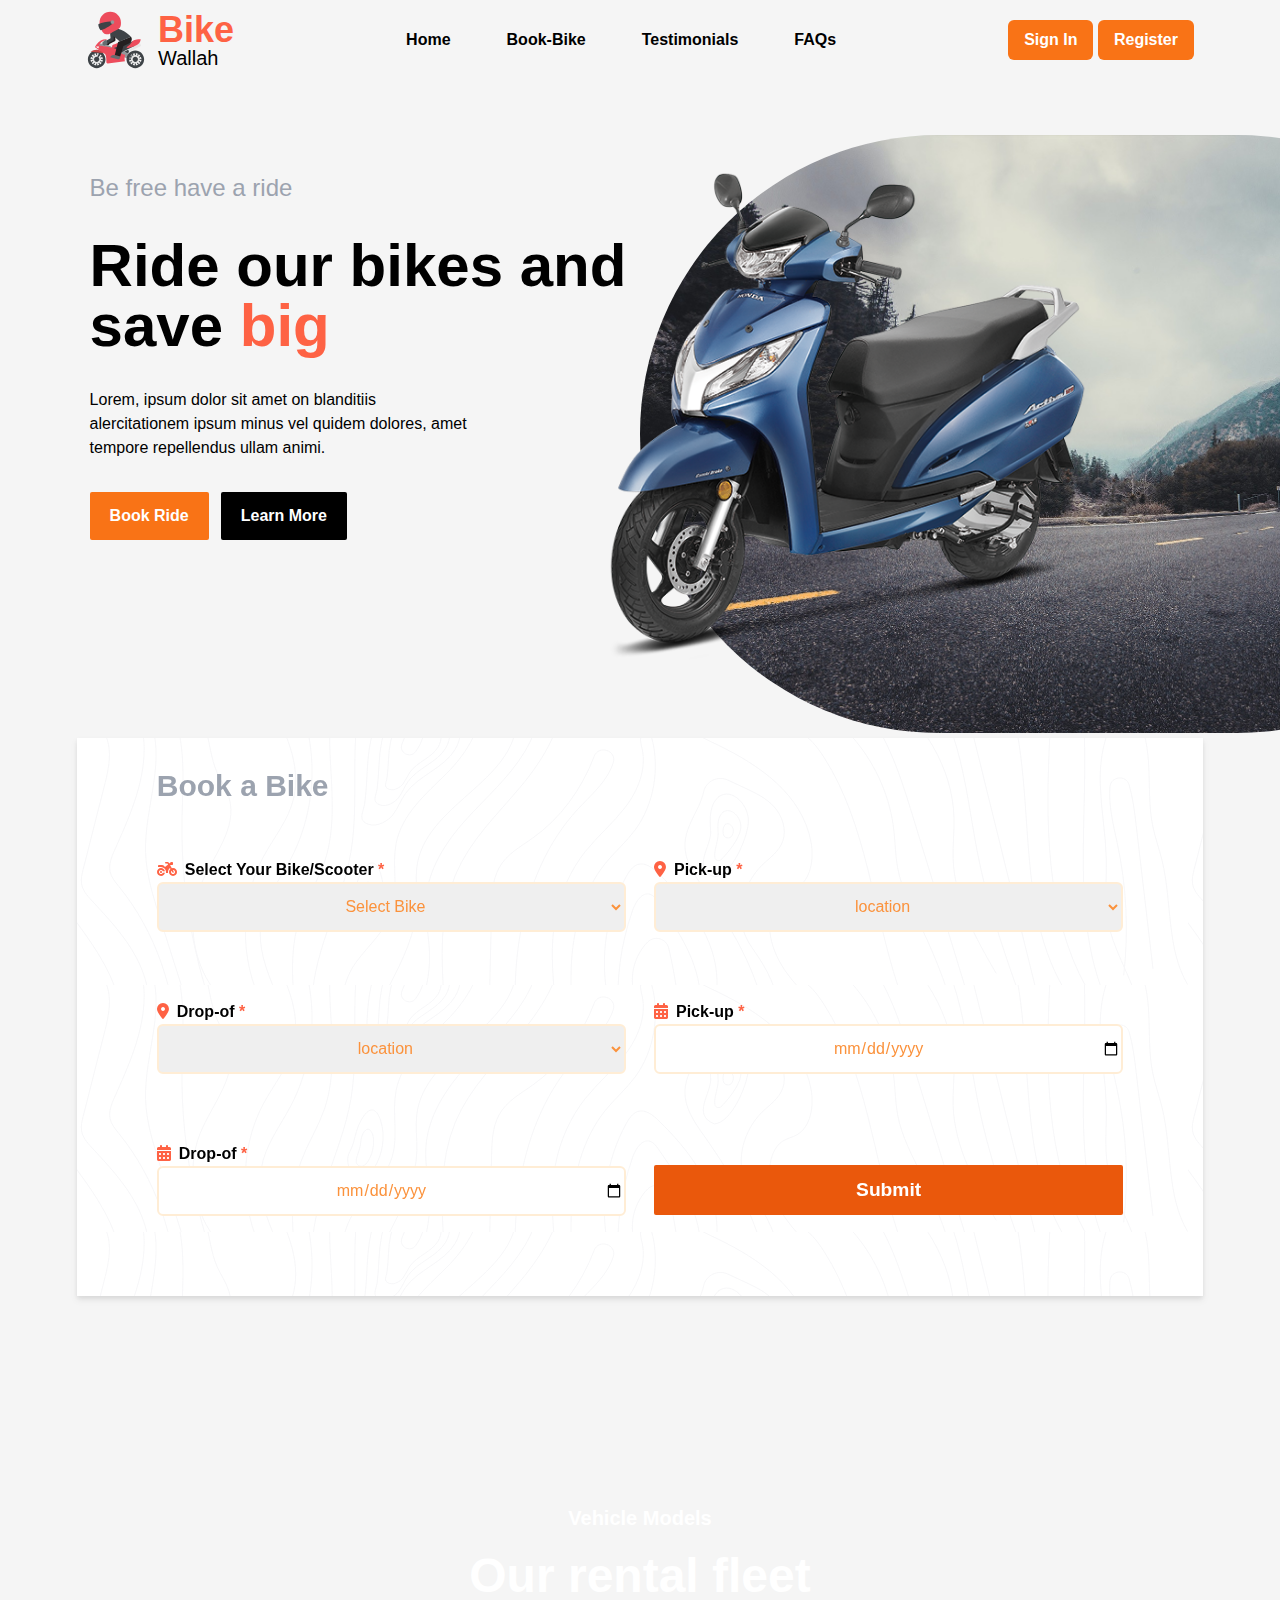
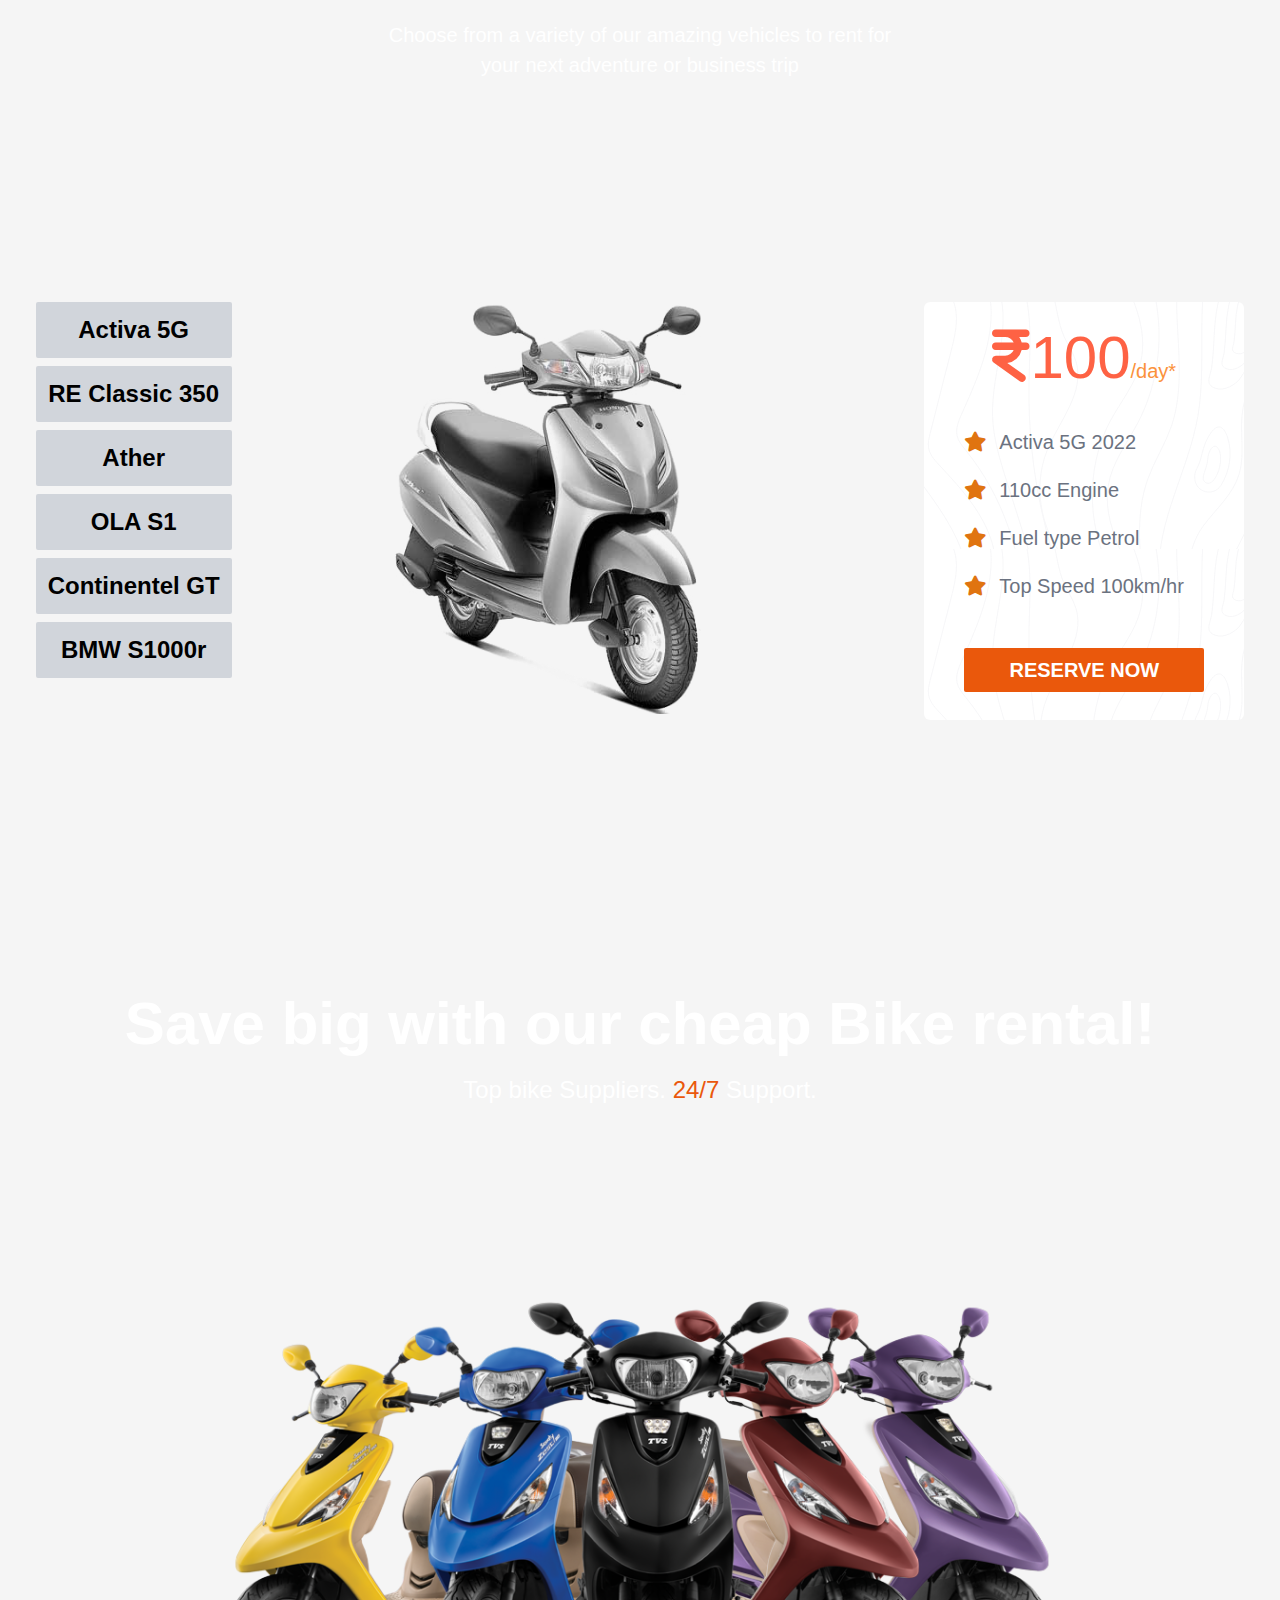
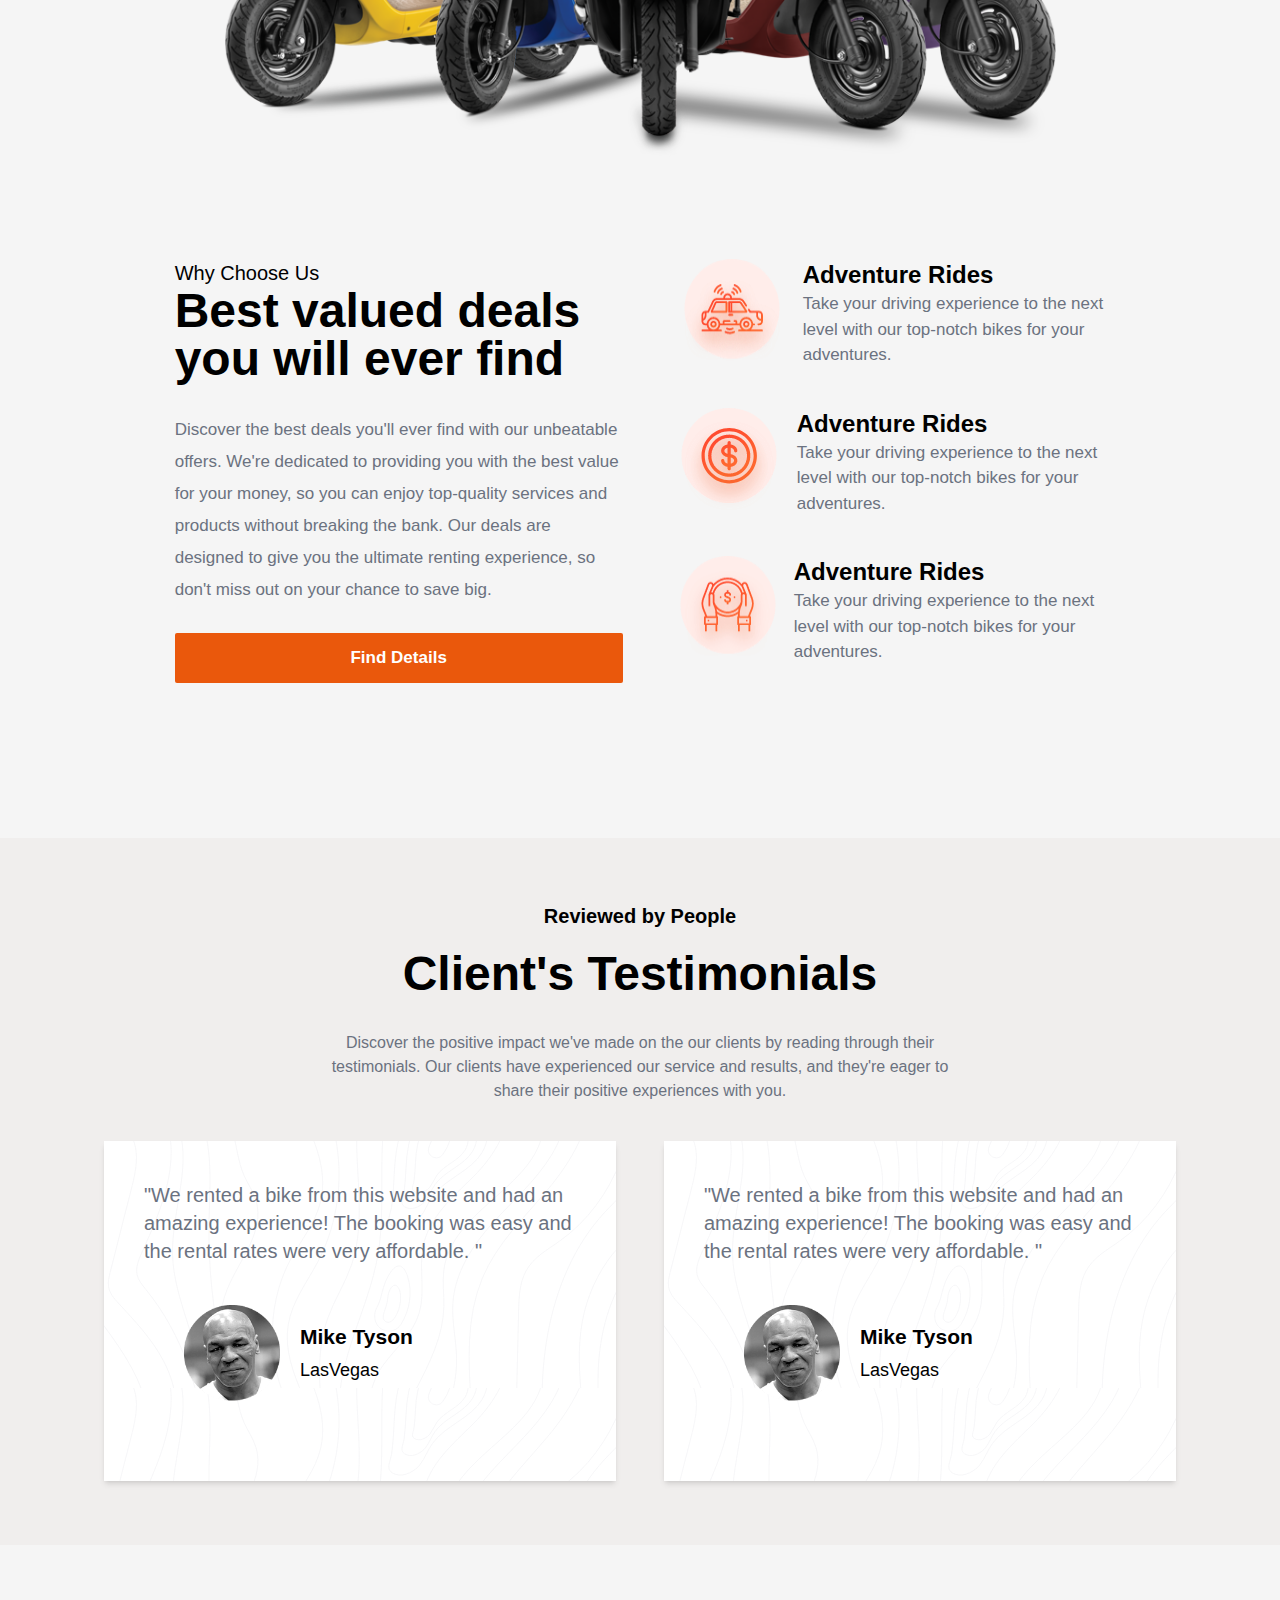
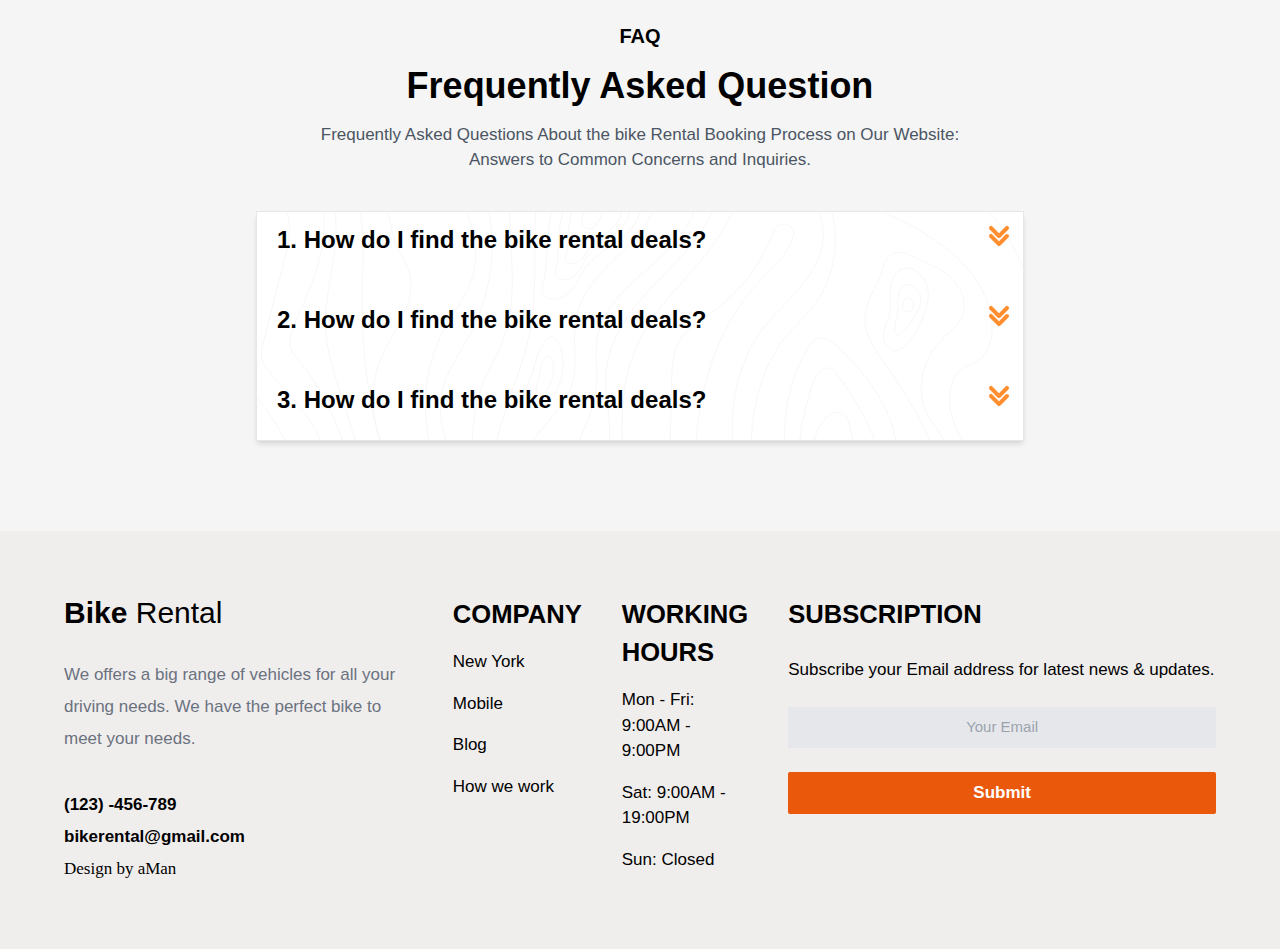
==== index.html @ 5448e7d3 "Navbar fixed." ====
<!DOCTYPE html>
<html class="scroll-smooth" lang="en">

<head>
  <meta charset="UTF-8">
  <meta http-equiv="X-UA-Compatible" content="IE=edge">
  <meta name="viewport" content="width=device-width, initial-scale=1.0">
  <title>BikeWallah</title>
  <link rel="stylesheet" href="./output.css">
  <link rel="stylesheet" href="styles.css">
  <link rel="stylesheet" href="https://cdnjs.cloudflare.com/ajax/libs/font-awesome/6.4.0/css/all.min.css" />

</head>

<body>
  <section id="home" class="font-mullish">

    <!-- navBar -->
    <div class="flex md:flex-row  flex-col justify-around mt-[10px] items-start md:items-center ">
      <!-- logo-section  -->
      <div class="flex">
        <img class="hover:-translate-x-10 transition-all duration-500 " src="./images/racing-motorcycle.svg"
        height="60px" width="60px">
        <h3 class="  pl-3 hover:scale-125 transition-all duration-500 leading-4 text-xl"><span
          class="font-extrabold text-normalOran text-4xl">Bike</span><br> Wallah</h3>
       <div class="md:hidden">    <i onclick="toggleHandler(this)" class="fa-solid fa-bars fa-xl text-orange-500 absolute top-[30px] right-[30px]"></i></div>
          </div>
          <!-- nav-options  -->
          <div class="md:mt-0  mt-[50px] navBarOptions hidden md:block">
            <ul class="flex md:flex-row flex-col w-screen md:w-full  items-center gap-7 md:gap-14 font-bold ">
          <div class="relative transition-all duration-300 hover:text-orange-400 group">
            <a href="#home">Home</a>
            <div
              class="w-full absolute transition-all duration-300 -bottom-4 hidden group-hover:block h-1 group-hover:bg-orange-400">
            </div>
          </div>
          <!-- <div class="relative transition-all duration-300 hover:text-orange-400 group">
            <a href="#vehicleModels">Vehicle-Models</a>
            <div
              class="w-full absolute transition-all duration-300 -bottom-4 hidden group-hover:block h-1 group-hover:bg-orange-400">
            </div>
          </div> -->
          <div class="relative transition-all duration-300 hover:text-orange-400 group">
            <a href="#bookBike">Book-Bike</a>
            <div
              class="w-full absolute -bottom-4 transition-all duration-300 hidden group-hover:block h-1 group-hover:bg-orange-400">
            </div>
          </div>
          <div class="relative transition-all duration-300 hover:text-orange-400 group">
            <a href="#testimonial">Testimonials</a>
            <div
            class="w-full absolute -bottom-4 transition-all duration-300 hidden group-hover:block h-1 group-hover:bg-orange-400">
          </div>
        </div>
        <div class="relative transition-all duration-300 hover:text-orange-400 group">
          <a href="#faq">FAQs</a>
          <div
            class="w-full absolute -bottom-4 transition-all duration-300 hidden group-hover:block h-1 group-hover:bg-orange-400">
          </div>
        </div>
        </ul>
      </div>
      <!-- button for signin -->
      <div class="navBarButtons hidden md:block flex gap-5 md:flex-row items-center justify-center md:w-fit w-full flex-col md:mt-0 mt-[20px]">
        <button
        class="  bg-orange-500 text-white font-extrabold px-4 py-2 rounded-md hover:bg-orange-600 transition-all duration-300">
        Sign In
      </button>
        <button
          class="  bg-orange-500 text-white font-extrabold px-4 py-2 rounded-md hover:bg-orange-600 transition-all duration-300">
          Register
        </button>
      </div>

    </div>


    </div>
    <!------------------------------------ hero-Section  -------------------------------------->
    <div class="flex mx-auto pt-[10%] pl-[7%] md:mt-[-2%] mt-[8%] hero-main sm:mb-[0] mb-[15%] ">
      <!-- left-side  -->
      <div class="space-y-8 hero-content ">
        <h2 class="text-2xl text-gray-400 hero-openingText ">Be free have a ride</h2>
        <div class="w-2/3 sm:w-[90%]">
          <h3 class="font-extrabold w-[80%] text-5xl hero-title md:text-6xl">Ride our bikes and save <span
              class="text-normalOran"> big</span></h3>
        </div>
        <p class="md:w-1/2  sm:w-[80%] hero-para w-[60%] ">Lorem, ipsum dolor sit amet on blanditiis alercitationem ipsum minus
          vel quidem dolores, amet
          tempore repellendus ullam animi.</p>
        <!-- buttons -->
        <div class="space-x-3 flex hero-buttons">
          <button
            class="bg-orange-500 text-white font-extrabold px-5 py-3 rounded-sm hover:bg-orange-600 transition-all duration-300">
            <a href="#bookBike">Book Ride</a>
          </button>
          <button
            class="bg-black text-white font-extrabold px-5 py-3 rounded-sm hover:bg-white hover:text-normalOran transition-all duration-300">
            Learn More
          </button>
        </div>
      </div>
      <!-- right-side  -->
      <div class="">
        <!-- bike image foreground -->
        <div class="w-[110%] bike-image mx-auto"> <img width="100%" class=" -mx-[50%]  " src="./images/base-image.png"
            > </div>
        <!-- background image  -->
        <div class="overflow-hidden"> <img
            class="absolute  top-[15%] background-image -right-[20%] -z-10 w-[70%] rounded-full"
            src="./images/image-1.jpg"></div>
      </div>


    </div>

    <!-- book-a-Bike  -->

      <div id="bookBike"
      class=" drop-shadow-md grid grid-cols-1 md:grid-cols-2 transition-all duration-300 hover:drop-shadow-2xl book-a-bike gap-7 space-y-10 p-20 m-[6%] border- border-black">
      <h3 class="text-3xl text-gray-400 font-semibold  absolute top-[30px] left-[80px] ">Book a Bike</h3>
        <div class="mt-[12%]">
          <h4 class="font-mullish font-semibold text-[16px]">
            <i class="fa fa-duotone mr-2 fa-motorcycle text-normalOran">
            </i>Select Your Bike/Scooter <span class="font-bold text-normalOran">*</span>
          </h4>
          <select class="w-[100%] border-2 rounded-md border-orange-100 h-[50px] text-center text-orange-400">
            <option>Select Bike</option>
            <option>Activa 5G</option>
            <option>OLA S1</option>
            <option>Royal Enfield Bullet</option>
            <option>Bajaj Pulsar 150</option>
            <option>BMW S1000rr</option>
          </select>
        </div>

        <!-- box2 -->
        <div>
          <h4 class="font-mullish font-semibold text-[16px]">
            <i class="fa-solid mr-2 text-normalOran fa-location-dot"></i>Pick-up <span
              class="font-bold text-normalOran">*</span>
          </h4>
          <select class="w-[100%] h-[50px]  border-2 rounded-md border-orange-100 text-center text-orange-400">
            <option>location</option>
            <option>Bhavarkua</option>
            <option>Bholaram</option>
            <option>Palasia</option>
            <option>Vijaynagar</option>
          </select>
        </div>
        <!-- box3 -->
        <div>
          <h4 class="font-mullish font-semibold text-[16px]">
            <i class="fa-solid mr-2 text-normalOran fa-location-dot"></i>Drop-of <span
              class="font-bold text-normalOran">*</span>
          </h4>
          <select class="w-[100%]  border-2 rounded-md border-orange-100 h-[50px] text-center text-orange-400">
            <option>location</option>
            <option>Bhavarkua</option>
            <option>Bholaram</option>
            <option>Palasia</option>
            <option>Vijaynagar</option>
          </select>
        </div>
        <!-- box4 -->
        <div>
          <h4 class="font-mullish font-semibold text-[16px]">
            <i class="fa-solid text-normalOran mr-2 fa-calendar-days"></i>Pick-up <span
              class="font-bold text-normalOran">*</span>
          </h4>
          <input type="date"
          max="2023-12-31"
          min="2023-06-01"
            class="w-[100%]  border-2 rounded-md border-orange-100 h-[50px] text-center text-orange-400">
        </div>
        <!-- box5 -->
        <div>
          <h4 class="font-mullish font-semibold text-[16px]">
            <i class="fa-solid text-normalOran mr-2 fa-calendar-days"></i>Drop-of <span
              class="font-bold text-normalOran">*</span>
          </h4>
          <input type="date"
          max="2023-12-31"
          min="2023-06-01"
            class="w-[100%] h-[50px]  border-2 rounded-md border-orange-100 text-center text-orange-400">
        </div>
        <!-- box6 -->
        <div> <button
            class="bg-orange-600  w-[100%]  h-[50px] mt-[5%] font-bold text-[1.2rem] text-white rounded-sm hover:bg-normalOran transition-all duration-300">
            Submit
          </button>
        </div>

      </div>







    <!--------------------------------------- Vechicle-Models  ------------------------------------>
    <div class="my-[10%]">
      <!-- top title and para  -->
      <div class="bg1 bg  ">
        <div id="vehicleModels" class="flex text-white flex-col gap-5 pt-20 text-center">
          <h4 class="text-xl parallex-heading font-extrabold">Vehicle Models</h4>
          <h5 class="text-5xl font-extrabold">Our rental fleet</h5>
          <p class="text-[20px] parallex-subHeading mx-[30%]">Choose from a variety of our amazing vehicles to rent for
            your next adventure
            or business trip</p>
        </div>
      </div>
      <!--bottom part-->
      <div class="flex justify-around flex-wrap  py-[10%]">
        <!--Bike table selection-->
        <div class="flex font-thin text-2xl gap-2 display-BikeModel flex-col">

          <button
            class="bg-gray-300 Activa5G BikeM font-bold rounded-sm hover:text-white transition-all duration-200 hover:font-extrabold hover:bg-normalOran px-3 py-3 w-full">
            Activa 5G
          </button>
          <button
            class="bg-gray-300 Activa5G BikeM font-bold rounded-sm hover:text-white transition-all duration-200 hover:font-extrabold hover:bg-normalOran px-3 py-3 w-full">
            RE Classic 350
          </button>
          <button
            class="bg-gray-300 Activa5G BikeM font-bold rounded-sm hover:text-white transition-all duration-200 hover:font-extrabold hover:bg-normalOran px-3 py-3 w-full">
            Ather
          </button>
          <button
            class="bg-gray-300 Activa5G BikeM font-bold rounded-sm hover:text-white transition-all duration-200 hover:font-extrabold hover:bg-normalOran px-3 py-3 w-full">
            OLA S1
          </button>

          <button
            class="bg-gray-300 Activa5G BikeM font-bold rounded-sm hover:text-white transition-all duration-200 hover:font-extrabold hover:bg-normalOran px-3 py-3 w-full">
            Continentel GT
          </button>
          <button
            class="bg-gray-300 Activa5G BikeM font-bold rounded-sm hover:text-white transition-all duration-200 hover:font-extrabold hover:bg-normalOran px-3 py-3 w-full">
            BMW S1000r
          </button>


        </div>
        <!--Image of selected Bike-->
        <div class="md:m-0 my-[10%]">
          <img width="550px" class="relative myImg hover:scale-[105%] transition-all duration-500 "
            src="./images/Activa5G.png">
        </div>
        <!--Price of Bike-->
        <div
          class=" bg-white rounded-md bike-price hover:drop-shadow-xl transition-all duration-300 hover:scale-105 content gap-10 pt-6 w-80 flex flex-col">
          <div class="text-6xl text-center text-normalOran"><i class="fa-solid fa-indian-rupee-sign"></i><span
              class="bikePrice">100</span><span class=" text-xl text-orange-400">/day*</span></div>
          <div class=" text-xl text-gray-500 flex flex-col gap-5 px-10">
            <span><i class="fa-solid fa-star fa-beat" style="color: #e07410;"></i><span class="bikeName ml-3">Activa 5G
                2022</span></span>
            <span><i class="fa-solid fa-star fa-beat" style="color: #e07410;"></i><span class="bikeEngine ml-3">110cc
                Engine</span></span>
            <span><i class="fa-solid fa-star fa-beat" style="color: #e07410;"></i><span class="bikeFuelType ml-3">Fuel
                type Petrol</span></span>
            <span><i class="fa-solid fa-star fa-beat" style="color: #e07410;"></i><span class="bikeTopSpeed ml-3">Top
                Speed 100km/hr</span></span>
            <button
              class="bg-orange-600 my-7 text-white font-bold px-6 py-2 rounded-sm hover:bg-normalOran transition-all duration-300">
              <a href="#bookBike">RESERVE NOW</a>
            </button>
          </div>



        </div>
      </div>
      <!--Description Section-->
      <div>
        <div class="bg bg2 flex flex-col gap-5 mt-[2%] py-10 text-white  text-center ">
          <h5 class="text-6xl parallex-heading pt-20 font-bold">Save big with our cheap Bike rental!</h5>
          <h6 class="text-2xl ">Top bike Suppliers. <span class="text-orange-600"> 24/7 </span>Support.</h6>
        </div>
        <!-- middle image  -->
        <img class="mx-auto mt-[6%]" width="65%" src="images/group-bike.png">

        <!-- bottom part of Description section  -->
        <div class="flex mt-[8%] justify-center flex-wrap descriptionPart gap-x-14">
          <!-- left part -->
          <div class="w-[35%] flex descriptionPart1 flex-col">
            <h6 class="text-xl">Why Choose Us</h6>
            <h3 class="text-5xl font-extrabold">Best valued deals you will ever find</h3>
            <p class="pt-[7%] text-gray-500 leading-8 text-[17px]">Discover the best deals you'll ever find with our
              unbeatable offers. We're dedicated to providing you
              with the best value for your money, so you can enjoy top-quality services and products without breaking
              the bank. Our deals are designed to give you the ultimate renting experience, so don't miss out on your
              chance to save big.</p>
            <button
              class="bg-orange-600 text-white text-[17px] font-extrabold  my-[6%] py-3 rounded-sm hover:bg-orange-700 transition-all duration-300">
              <a href="#home">Find Details</a>
            </button>

          </div>


          <!-- right part -->
          <div class="w-1/3 flex descriptionPart2 flex-col gap-10">

            <!-- row 1 -->
            <div class="flex descriptionCard">
              <img width="50%" src="images/taxi emoji.png">
              <div class="pl-[4%]">
                <h5 class="text-2xl font-bold">Adventure Rides</h5>
                <p class=" text-gray-500 text-[17px]">Take your driving experience to the next level with our top-notch
                  bikes for your adventures.</p>
              </div>
            </div>
            <!-- row 2 -->
            <div class="flex descriptionCard">
              <img width="50%" src="images/coin-emoji.png">
              <div class="pl-[4%]">
                <h5 class="text-2xl font-bold">Adventure Rides</h5>
                <p class=" text-gray-500 text-[17px]">Take your driving experience to the next level with our top-notch
                  bikes for your adventures.</p>
              </div>
            </div>
            <!-- row 3 -->
            <div class="flex descriptionCard">
              <img width="50%" src="images/coin2.png">
              <div class="pl-[4%]">
                <h5 class="text-2xl font-bold">Adventure Rides</h5>
                <p class=" text-gray-500 text-[17px]">Take your driving experience to the next level with our top-notch
                  bikes for your adventures.</p>
              </div>
            </div>
          </div>
        </div>
      </div>
    </div>

    <!-- testimonial section  -->
    <div id="testimonial" class="bg-[#F0EEED] py-[5%]">
      <!-- upper-part -->
      <div class="flex flex-col text-center gap-5">
        <h4 class="text-xl font-bold">Reviewed by People</h4>
        <h2 class="text-5xl parallex-heading font-bold">Client's Testimonials</h2>
        <p class="w-1/2 mx-auto pt-[1%] text-gray-500 text-[16px]">Discover the positive impact we've made on the our
          clients by reading through their testimonials. Our clients have experienced our service and results, and
          they're eager to share their positive experiences with you.</p>
      </div>
      <!-- lower-part  -->
      <div class="flex justify-center testimonial-card mt-[3%] gap-x-12">
        <div
          class="w-[40%] cardTestimonial shadow-md book-a-bike p-10 hover:drop-shadow-lg transition-all duration-200 group ">
          <p class="text-xl  text-gray-500 group-hover:text-gray-800 ransition-all duration-200">"We rented a bike from
            this website and had an amazing experience! The booking was easy and the rental rates
            were very affordable. "</p>
          <div class="flex p-10 gap-x-5">
            <img class=" w-24" src="images/mikeTyson.png">
            <span class=" my-auto font-extrabold text-[21px]">Mike Tyson <br><span
                class="text-[18px] font-normal">LasVegas</span></span>
          </div>
        </div>
        <div
          class="w-[40%] cardTestimonial book-a-bike shadow-md p-10 hover:drop-shadow-lg transition-all duration-200 group ">
          <p class="text-xl  text-gray-500 group-hover:text-gray-800 ransition-all duration-200">"We rented a bike from
            this website and had an amazing experience! The booking was easy and the rental rates
            were very affordable. "</p>
          <div class="flex p-10 gap-x-5">
            <img class=" w-24" src="images/mikeTyson.png">
            <span class=" my-auto font-extrabold text-[21px]">Mike Tyson <br><span
                class="text-[18px] font-normal">LasVegas</span></span>
          </div>
        </div>
      </div>
    </div>

    <!-- FAQ Section -->

    <!-- top heading part -->

    <section id="faq" class="faq-section flex flex-col mt-[6%]">
      <div class="flex flex-col faq-content text-center w-1/2 mx-auto space-y-4">
        <h6 class="text-xl font-bold">FAQ</h6>
        <h3 class="text-4xl font-bold">Frequently Asked Question</h3>
        <p class="text-gray-600 faq-content text-[17px]">Frequently Asked Questions About the bike Rental Booking Process
          on Our Website: Answers to Common Concerns and Inquiries.</p>
      </div>

      <!-- faq main part -->
      <div
        class="FAQ-Sectionn flex flex-col w-[60%] content mx-auto mt-[3%] space-y-3   shadow-md transition-all border-[1px]">
        <div class="faqs max-w-full ">
          <div class="question flex justify-between">
            <h3 class="text-2xl font-bold py-3 px-5">1. How do I find the bike rental deals?</h3>
            <div class="w-12"> <svg xmlns="http://www.w3.org/2000/svg" viewBox="0 0 24 24">
                <g data-name="Double down">
                  <path
                    d="M12 17a1 1 0 0 1-.707-.293l-4-4a1 1 0 1 1 1.414-1.414L12 14.586l3.293-3.293a1 1 0 0 1 1.414 1.414l-4 4A1 1 0 0 1 12 17z"
                    style="fill:#ff8e31" />
                  <path
                    d="M12 13a1 1 0 0 1-.707-.293l-4-4a1 1 0 1 1 1.414-1.414L12 10.586l3.293-3.293a1 1 0 1 1 1.414 1.414l-4 4A1 1 0 0 1 12 13z"
                    style="fill:#ff8e31" />
                </g>
              </svg>
              </g>
              </svg>
            </div>
          </div>
          <div
            class="answer font-light text-gray-600 text-[20px] max-h-0 overflow-hidden transition-all duration-[.4s] ease-linear px-5 mt-3 ">
            You can find bike rental deals by researching online and comparing prices from different rental companies.
            Websites such as Expedia, Kayak,
            and Travelocity allow you to compare prices and view available rental options. It is also recommended to
            sign up for email newsletters
          </div>

        </div>

        <div class="faqs max-w-full ">
          <div class="question flex justify-between">
            <h3 class="text-2xl font-bold py-3 px-5">2. How do I find the bike rental deals?</h3>
            <div class="w-12"> <svg xmlns="http://www.w3.org/2000/svg" viewBox="0 0 24 24">
                <g data-name="Double down">
                  <path
                    d="M12 17a1 1 0 0 1-.707-.293l-4-4a1 1 0 1 1 1.414-1.414L12 14.586l3.293-3.293a1 1 0 0 1 1.414 1.414l-4 4A1 1 0 0 1 12 17z"
                    style="fill:#ff8e31" />
                  <path
                    d="M12 13a1 1 0 0 1-.707-.293l-4-4a1 1 0 1 1 1.414-1.414L12 10.586l3.293-3.293a1 1 0 1 1 1.414 1.414l-4 4A1 1 0 0 1 12 13z"
                    style="fill:#ff8e31" />
                </g>
              </svg>
              </g>
              </svg>
            </div>
          </div>
          <div
            class="answer font-light text-gray-600 text-[20px] max-h-0 overflow-hidden transition-all duration-[.4s] ease-linear px-5 mt-3 ">
            You can find bike rental deals by researching online and comparing prices from different rental companies.
            Websites such as Expedia, Kayak,
            and Travelocity allow you to compare prices and view available rental options. It is also recommended to
            sign up for email newsletters
          </div>

        </div>

        <div class="faqs max-w-full ">
          <div class="question flex justify-between">
            <h3 class="text-2xl font-bold py-3 px-5">3. How do I find the bike rental deals?</h3>
            <div class="w-12"> <svg xmlns="http://www.w3.org/2000/svg" viewBox="0 0 24 24">
                <g data-name="Double down">
                  <path
                    d="M12 17a1 1 0 0 1-.707-.293l-4-4a1 1 0 1 1 1.414-1.414L12 14.586l3.293-3.293a1 1 0 0 1 1.414 1.414l-4 4A1 1 0 0 1 12 17z"
                    style="fill:#ff8e31" />
                  <path
                    d="M12 13a1 1 0 0 1-.707-.293l-4-4a1 1 0 1 1 1.414-1.414L12 10.586l3.293-3.293a1 1 0 1 1 1.414 1.414l-4 4A1 1 0 0 1 12 13z"
                    style="fill:#ff8e31" />
                </g>
              </svg>
              </g>
              </svg>
            </div>
          </div>
          <div
            class="answer font-light text-gray-600 text-[20px] max-h-0 overflow-hidden transition-all duration-[.4s] ease-linear px-5 mt-3 ">
            You can find bike rental deals by researching online and comparing prices from different rental companies.
            Websites such as Expedia, Kayak,
            and Travelocity allow you to compare prices and view available rental options. It is also recommended to
            sign up for email newsletters
          </div>

        </div>
      </div>
    </section>

    <!-- bottom part -->
    <section class="footer-part bg-[#F0EEED] ">
      <div class=" flex footer-part grid-cols-4` py-[5%] mt-[7%] mx-[5%] text-[17px] gap-10  ">
        <ul class="leading-8">
          <li class="font-extrabold text-3xl mb-[8%]">Bike <span class="font-normal">Rental</span></li>
          <li class="text-gray-500">We offers a big range of vehicles for all your driving needs. We have the perfect
            bike
            to meet your needs.</li>
          <li class="mt-[10%] hover:text-normalOran cursor-pointer  transition-all duration-300 font-bold">(123)
            -456-789</li>
          <li class="hover:text-normalOran transition-all  cursor-pointer duration-300 font-bold">bikerental@gmail.com
          </li>
          <li class="font-serif hover:text-normalOran  cursor-pointer  transition-all duration-300 ">Design by aMan</li>
        </ul>
        <ul class=" font-mullish footerPart flex flex-col ml-[%] gap-y-4 ">
          <li class="font-bold text-[1.6rem]">COMPANY</li>
          <a href="#home" class="hover:text-normalOran  transition-all duration-300">New York</a>
          <a href="#home" class="hover:text-normalOran transition-all duration-300">Mobile</a>
          <a href="#home" class="hover:text-normalOran transition-all duration-300">Blog</a>
          <a href="#home" class="hover:text-normalOran transition-all duration-300">How we work</a>
        </ul>
        <ul class="font-mullish flex flex-col gap-y-4">
          <li class="font-bold text-[1.6rem]">WORKING HOURS</li>
          <li>Mon - Fri: 9:00AM - 9:00PM</li>
          <li>Sat: 9:00AM - 19:00PM</li>
          <li>Sun: Closed</li>
        </ul>
        <ul class="w-[84%] font-mullish flex footerPart flex-col gap-y-6">
          <li class="font-bold text-[1.6rem]">SUBSCRIPTION</li>
          <li>Subscribe your Email address for latest news & updates.</li>
          <li><input type="text" placeholder="Your Email"
              class=" text-center w-full p-[0.6rem] text-[15px] bg-gray-200">
          </li>
          <li> <button
              class="bg-orange-600 text-white text-[17px] py-2 font-extrabold w-full rounded-sm hover:bg-orange-700 transition-all duration-300">
              Submit
            </button></li>
        </ul>
      </div>
    </section>





  </section>
  <script src="index.js"></script>
</body>

</html>
---- output.css ----
/*
! tailwindcss v3.3.0 | MIT License | https://tailwindcss.com
*/

/*
1. Prevent padding and border from affecting element width. (https://github.com/mozdevs/cssremedy/issues/4)
2. Allow adding a border to an element by just adding a border-width. (https://github.com/tailwindcss/tailwindcss/pull/116)
*/

*,
::before,
::after {
  box-sizing: border-box;
  /* 1 */
  border-width: 0;
  /* 2 */
  border-style: solid;
  /* 2 */
  border-color: #e5e7eb;
  /* 2 */
}

::before,
::after {
  --tw-content: '';
}

/*
1. Use a consistent sensible line-height in all browsers.
2. Prevent adjustments of font size after orientation changes in iOS.
3. Use a more readable tab size.
4. Use the user's configured `sans` font-family by default.
5. Use the user's configured `sans` font-feature-settings by default.
6. Use the user's configured `sans` font-variation-settings by default.
*/

html {
  line-height: 1.5;
  /* 1 */
  -webkit-text-size-adjust: 100%;
  /* 2 */
  -moz-tab-size: 4;
  /* 3 */
  -o-tab-size: 4;
     tab-size: 4;
  /* 3 */
  font-family: ui-sans-serif, system-ui, -apple-system, BlinkMacSystemFont, "Segoe UI", Roboto, "Helvetica Neue", Arial, "Noto Sans", sans-serif, "Apple Color Emoji", "Segoe UI Emoji", "Segoe UI Symbol", "Noto Color Emoji";
  /* 4 */
  font-feature-settings: normal;
  /* 5 */
  font-variation-settings: normal;
  /* 6 */
}

/*
1. Remove the margin in all browsers.
2. Inherit line-height from `html` so users can set them as a class directly on the `html` element.
*/

body {
  margin: 0;
  /* 1 */
  line-height: inherit;
  /* 2 */
}

/*
1. Add the correct height in Firefox.
2. Correct the inheritance of border color in Firefox. (https://bugzilla.mozilla.org/show_bug.cgi?id=190655)
3. Ensure horizontal rules are visible by default.
*/

hr {
  height: 0;
  /* 1 */
  color: inherit;
  /* 2 */
  border-top-width: 1px;
  /* 3 */
}

/*
Add the correct text decoration in Chrome, Edge, and Safari.
*/

abbr:where([title]) {
  -webkit-text-decoration: underline dotted;
          text-decoration: underline dotted;
}

/*
Remove the default font size and weight for headings.
*/

h1,
h2,
h3,
h4,
h5,
h6 {
  font-size: inherit;
  font-weight: inherit;
}

/*
Reset links to optimize for opt-in styling instead of opt-out.
*/

a {
  color: inherit;
  text-decoration: inherit;
}

/*
Add the correct font weight in Edge and Safari.
*/

b,
strong {
  font-weight: bolder;
}

/*
1. Use the user's configured `mono` font family by default.
2. Correct the odd `em` font sizing in all browsers.
*/

code,
kbd,
samp,
pre {
  font-family: ui-monospace, SFMono-Regular, Menlo, Monaco, Consolas, "Liberation Mono", "Courier New", monospace;
  /* 1 */
  font-size: 1em;
  /* 2 */
}

/*
Add the correct font size in all browsers.
*/

small {
  font-size: 80%;
}

/*
Prevent `sub` and `sup` elements from affecting the line height in all browsers.
*/

sub,
sup {
  font-size: 75%;
  line-height: 0;
  position: relative;
  vertical-align: baseline;
}

sub {
  bottom: -0.25em;
}

sup {
  top: -0.5em;
}

/*
1. Remove text indentation from table contents in Chrome and Safari. (https://bugs.chromium.org/p/chromium/issues/detail?id=999088, https://bugs.webkit.org/show_bug.cgi?id=201297)
2. Correct table border color inheritance in all Chrome and Safari. (https://bugs.chromium.org/p/chromium/issues/detail?id=935729, https://bugs.webkit.org/show_bug.cgi?id=195016)
3. Remove gaps between table borders by default.
*/

table {
  text-indent: 0;
  /* 1 */
  border-color: inherit;
  /* 2 */
  border-collapse: collapse;
  /* 3 */
}

/*
1. Change the font styles in all browsers.
2. Remove the margin in Firefox and Safari.
3. Remove default padding in all browsers.
*/

button,
input,
optgroup,
select,
textarea {
  font-family: inherit;
  /* 1 */
  font-size: 100%;
  /* 1 */
  font-weight: inherit;
  /* 1 */
  line-height: inherit;
  /* 1 */
  color: inherit;
  /* 1 */
  margin: 0;
  /* 2 */
  padding: 0;
  /* 3 */
}

/*
Remove the inheritance of text transform in Edge and Firefox.
*/

button,
select {
  text-transform: none;
}

/*
1. Correct the inability to style clickable types in iOS and Safari.
2. Remove default button styles.
*/

button,
[type='button'],
[type='reset'],
[type='submit'] {
  -webkit-appearance: button;
  /* 1 */
  background-color: transparent;
  /* 2 */
  background-image: none;
  /* 2 */
}

/*
Use the modern Firefox focus style for all focusable elements.
*/

:-moz-focusring {
  outline: auto;
}

/*
Remove the additional `:invalid` styles in Firefox. (https://github.com/mozilla/gecko-dev/blob/2f9eacd9d3d995c937b4251a5557d95d494c9be1/layout/style/res/forms.css#L728-L737)
*/

:-moz-ui-invalid {
  box-shadow: none;
}

/*
Add the correct vertical alignment in Chrome and Firefox.
*/

progress {
  vertical-align: baseline;
}

/*
Correct the cursor style of increment and decrement buttons in Safari.
*/

::-webkit-inner-spin-button,
::-webkit-outer-spin-button {
  height: auto;
}

/*
1. Correct the odd appearance in Chrome and Safari.
2. Correct the outline style in Safari.
*/

[type='search'] {
  -webkit-appearance: textfield;
  /* 1 */
  outline-offset: -2px;
  /* 2 */
}

/*
Remove the inner padding in Chrome and Safari on macOS.
*/

::-webkit-search-decoration {
  -webkit-appearance: none;
}

/*
1. Correct the inability to style clickable types in iOS and Safari.
2. Change font properties to `inherit` in Safari.
*/

::-webkit-file-upload-button {
  -webkit-appearance: button;
  /* 1 */
  font: inherit;
  /* 2 */
}

/*
Add the correct display in Chrome and Safari.
*/

summary {
  display: list-item;
}

/*
Removes the default spacing and border for appropriate elements.
*/

blockquote,
dl,
dd,
h1,
h2,
h3,
h4,
h5,
h6,
hr,
figure,
p,
pre {
  margin: 0;
}

fieldset {
  margin: 0;
  padding: 0;
}

legend {
  padding: 0;
}

ol,
ul,
menu {
  list-style: none;
  margin: 0;
  padding: 0;
}

/*
Prevent resizing textareas horizontally by default.
*/

textarea {
  resize: vertical;
}

/*
1. Reset the default placeholder opacity in Firefox. (https://github.com/tailwindlabs/tailwindcss/issues/3300)
2. Set the default placeholder color to the user's configured gray 400 color.
*/

input::-moz-placeholder, textarea::-moz-placeholder {
  opacity: 1;
  /* 1 */
  color: #9ca3af;
  /* 2 */
}

input::placeholder,
textarea::placeholder {
  opacity: 1;
  /* 1 */
  color: #9ca3af;
  /* 2 */
}

/*
Set the default cursor for buttons.
*/

button,
[role="button"] {
  cursor: pointer;
}

/*
Make sure disabled buttons don't get the pointer cursor.
*/

:disabled {
  cursor: default;
}

/*
1. Make replaced elements `display: block` by default. (https://github.com/mozdevs/cssremedy/issues/14)
2. Add `vertical-align: middle` to align replaced elements more sensibly by default. (https://github.com/jensimmons/cssremedy/issues/14#issuecomment-634934210)
   This can trigger a poorly considered lint error in some tools but is included by design.
*/

img,
svg,
video,
canvas,
audio,
iframe,
embed,
object {
  display: block;
  /* 1 */
  vertical-align: middle;
  /* 2 */
}

/*
Constrain images and videos to the parent width and preserve their intrinsic aspect ratio. (https://github.com/mozdevs/cssremedy/issues/14)
*/

img,
video {
  max-width: 100%;
  height: auto;
}

/* Make elements with the HTML hidden attribute stay hidden by default */

[hidden] {
  display: none;
}

*, ::before, ::after {
  --tw-border-spacing-x: 0;
  --tw-border-spacing-y: 0;
  --tw-translate-x: 0;
  --tw-translate-y: 0;
  --tw-rotate: 0;
  --tw-skew-x: 0;
  --tw-skew-y: 0;
  --tw-scale-x: 1;
  --tw-scale-y: 1;
  --tw-pan-x:  ;
  --tw-pan-y:  ;
  --tw-pinch-zoom:  ;
  --tw-scroll-snap-strictness: proximity;
  --tw-ordinal:  ;
  --tw-slashed-zero:  ;
  --tw-numeric-figure:  ;
  --tw-numeric-spacing:  ;
  --tw-numeric-fraction:  ;
  --tw-ring-inset:  ;
  --tw-ring-offset-width: 0px;
  --tw-ring-offset-color: #fff;
  --tw-ring-color: rgb(59 130 246 / 0.5);
  --tw-ring-offset-shadow: 0 0 #0000;
  --tw-ring-shadow: 0 0 #0000;
  --tw-shadow: 0 0 #0000;
  --tw-shadow-colored: 0 0 #0000;
  --tw-blur:  ;
  --tw-brightness:  ;
  --tw-contrast:  ;
  --tw-grayscale:  ;
  --tw-hue-rotate:  ;
  --tw-invert:  ;
  --tw-saturate:  ;
  --tw-sepia:  ;
  --tw-drop-shadow:  ;
  --tw-backdrop-blur:  ;
  --tw-backdrop-brightness:  ;
  --tw-backdrop-contrast:  ;
  --tw-backdrop-grayscale:  ;
  --tw-backdrop-hue-rotate:  ;
  --tw-backdrop-invert:  ;
  --tw-backdrop-opacity:  ;
  --tw-backdrop-saturate:  ;
  --tw-backdrop-sepia:  ;
}

::backdrop {
  --tw-border-spacing-x: 0;
  --tw-border-spacing-y: 0;
  --tw-translate-x: 0;
  --tw-translate-y: 0;
  --tw-rotate: 0;
  --tw-skew-x: 0;
  --tw-skew-y: 0;
  --tw-scale-x: 1;
  --tw-scale-y: 1;
  --tw-pan-x:  ;
  --tw-pan-y:  ;
  --tw-pinch-zoom:  ;
  --tw-scroll-snap-strictness: proximity;
  --tw-ordinal:  ;
  --tw-slashed-zero:  ;
  --tw-numeric-figure:  ;
  --tw-numeric-spacing:  ;
  --tw-numeric-fraction:  ;
  --tw-ring-inset:  ;
  --tw-ring-offset-width: 0px;
  --tw-ring-offset-color: #fff;
  --tw-ring-color: rgb(59 130 246 / 0.5);
  --tw-ring-offset-shadow: 0 0 #0000;
  --tw-ring-shadow: 0 0 #0000;
  --tw-shadow: 0 0 #0000;
  --tw-shadow-colored: 0 0 #0000;
  --tw-blur:  ;
  --tw-brightness:  ;
  --tw-contrast:  ;
  --tw-grayscale:  ;
  --tw-hue-rotate:  ;
  --tw-invert:  ;
  --tw-saturate:  ;
  --tw-sepia:  ;
  --tw-drop-shadow:  ;
  --tw-backdrop-blur:  ;
  --tw-backdrop-brightness:  ;
  --tw-backdrop-contrast:  ;
  --tw-backdrop-grayscale:  ;
  --tw-backdrop-hue-rotate:  ;
  --tw-backdrop-invert:  ;
  --tw-backdrop-opacity:  ;
  --tw-backdrop-saturate:  ;
  --tw-backdrop-sepia:  ;
}

.visible {
  visibility: visible;
}

.collapse {
  visibility: collapse;
}

.fixed {
  position: fixed;
}

.absolute {
  position: absolute;
}

.relative {
  position: relative;
}

.-bottom-4 {
  bottom: -1rem;
}

.-right-\[20\%\] {
  right: -20%;
}

.left-\[80px\] {
  left: 80px;
}

.right-\[30px\] {
  right: 30px;
}

.top-\[15\%\] {
  top: 15%;
}

.top-\[30px\] {
  top: 30px;
}

.-z-10 {
  z-index: -10;
}

.m-0 {
  margin: 0px;
}

.m-\[6\%\] {
  margin: 6%;
}

.-mx-\[50\%\] {
  margin-left: -50%;
  margin-right: -50%;
}

.mx-\[30\%\] {
  margin-left: 30%;
  margin-right: 30%;
}

.mx-\[5\%\] {
  margin-left: 5%;
  margin-right: 5%;
}

.mx-auto {
  margin-left: auto;
  margin-right: auto;
}

.my-7 {
  margin-top: 1.75rem;
  margin-bottom: 1.75rem;
}

.my-\[10\%\] {
  margin-top: 10%;
  margin-bottom: 10%;
}

.my-\[6\%\] {
  margin-top: 6%;
  margin-bottom: 6%;
}

.my-auto {
  margin-top: auto;
  margin-bottom: auto;
}

.mb-\[15\%\] {
  margin-bottom: 15%;
}

.mb-\[8\%\] {
  margin-bottom: 8%;
}

.ml-3 {
  margin-left: 0.75rem;
}
.mr-2 {
  margin-right: 0.5rem;
}

.mt-0 {
  margin-top: 0px;
}

.mt-3 {
  margin-top: 0.75rem;
}

.mt-\[10\%\] {
  margin-top: 10%;
}

.mt-\[10px\] {
  margin-top: 10px;
}

.mt-\[12\%\] {
  margin-top: 12%;
}

.mt-\[2\%\] {
  margin-top: 2%;
}

.mt-\[20px\] {
  margin-top: 20px;
}

.mt-\[3\%\] {
  margin-top: 3%;
}

.mt-\[5\%\] {
  margin-top: 5%;
}

.mt-\[50px\] {
  margin-top: 50px;
}

.mt-\[6\%\] {
  margin-top: 6%;
}

.mt-\[7\%\] {
  margin-top: 7%;
}

.mt-\[8\%\] {
  margin-top: 8%;
}

.block {
  display: block;
}

.flex {
  display: flex;
}

.table {
  display: table;
}

.grid {
  display: grid;
}

.contents {
  display: contents;
}

.hidden {
  display: none;
}

.h-1 {
  height: 0.25rem;
}

.h-\[50px\] {
  height: 50px;
}

.max-h-0 {
  max-height: 0px;
}

.w-1 {
  width: 0.25rem;
}

.w-1\/2 {
  width: 50%;
}

.w-1\/3 {
  width: 33.333333%;
}

.w-12 {
  width: 3rem;
}

.w-2 {
  width: 0.5rem;
}

.w-2\/3 {
  width: 66.666667%;
}

.w-24 {
  width: 6rem;
}

.w-80 {
  width: 20rem;
}

.w-\[100\%\] {
  width: 100%;
}

.w-\[110\%\] {
  width: 110%;
}

.w-\[35\%\] {
  width: 35%;
}

.w-\[40\%\] {
  width: 40%;
}

.w-\[60\%\] {
  width: 60%;
}

.w-\[70\%\] {
  width: 70%;
}

.w-\[80\%\] {
  width: 80%;
}

.w-\[84\%\] {
  width: 84%;
}

.w-fit {
  width: -moz-fit-content;
  width: fit-content;
}

.w-full {
  width: 100%;
}

.w-screen {
  width: 100vw;
}

.max-w-full {
  max-width: 100%;
}

.border-collapse {
  border-collapse: collapse;
}

.transform {
  transform: translate(var(--tw-translate-x), var(--tw-translate-y)) rotate(var(--tw-rotate)) skewX(var(--tw-skew-x)) skewY(var(--tw-skew-y)) scaleX(var(--tw-scale-x)) scaleY(var(--tw-scale-y));
}

.cursor-pointer {
  cursor: pointer;
}

.resize {
  resize: both;
}

.grid-cols-1 {
  grid-template-columns: repeat(1, minmax(0, 1fr));
}

.grid-cols-2 {
  grid-template-columns: repeat(2, minmax(0, 1fr));
}

.grid-cols-4 {
  grid-template-columns: repeat(4, minmax(0, 1fr));
}

.flex-row {
  flex-direction: row;
}

.flex-col {
  flex-direction: column;
}

.flex-wrap {
  flex-wrap: wrap;
}

.items-start {
  align-items: flex-start;
}

.items-center {
  align-items: center;
}

.justify-center {
  justify-content: center;
}

.justify-between {
  justify-content: space-between;
}

.justify-around {
  justify-content: space-around;
}

.gap-10 {
  gap: 2.5rem;
}

.gap-14 {
  gap: 3.5rem;
}

.gap-2 {
  gap: 0.5rem;
}

.gap-5 {
  gap: 1.25rem;
}

.gap-7 {
  gap: 1.75rem;
}

.gap-x-12 {
  -moz-column-gap: 3rem;
       column-gap: 3rem;
}

.gap-x-14 {
  -moz-column-gap: 3.5rem;
       column-gap: 3.5rem;
}

.gap-x-5 {
  -moz-column-gap: 1.25rem;
       column-gap: 1.25rem;
}

.gap-y-4 {
  row-gap: 1rem;
}

.gap-y-6 {
  row-gap: 1.5rem;
}

.space-x-3 > :not([hidden]) ~ :not([hidden]) {
  --tw-space-x-reverse: 0;
  margin-right: calc(0.75rem * var(--tw-space-x-reverse));
  margin-left: calc(0.75rem * calc(1 - var(--tw-space-x-reverse)));
}

.space-y-10 > :not([hidden]) ~ :not([hidden]) {
  --tw-space-y-reverse: 0;
  margin-top: calc(2.5rem * calc(1 - var(--tw-space-y-reverse)));
  margin-bottom: calc(2.5rem * var(--tw-space-y-reverse));
}

.space-y-3 > :not([hidden]) ~ :not([hidden]) {
  --tw-space-y-reverse: 0;
  margin-top: calc(0.75rem * calc(1 - var(--tw-space-y-reverse)));
  margin-bottom: calc(0.75rem * var(--tw-space-y-reverse));
}

.space-y-4 > :not([hidden]) ~ :not([hidden]) {
  --tw-space-y-reverse: 0;
  margin-top: calc(1rem * calc(1 - var(--tw-space-y-reverse)));
  margin-bottom: calc(1rem * var(--tw-space-y-reverse));
}

.space-y-8 > :not([hidden]) ~ :not([hidden]) {
  --tw-space-y-reverse: 0;
  margin-top: calc(2rem * calc(1 - var(--tw-space-y-reverse)));
  margin-bottom: calc(2rem * var(--tw-space-y-reverse));
}

.overflow-hidden {
  overflow: hidden;
}

.scroll-smooth {
  scroll-behavior: smooth;
}

.rounded-full {
  border-radius: 9999px;
}

.rounded-md {
  border-radius: 0.375rem;
}

.rounded-sm {
  border-radius: 0.125rem;
}

.border {
  border-width: 1px;
}

.border-2 {
  border-width: 2px;
}

.border-\[1px\] {
  border-width: 1px;
}

.border-black {
  --tw-border-opacity: 1;
  border-color: rgb(0 0 0 / var(--tw-border-opacity));
}

.border-orange-100 {
  --tw-border-opacity: 1;
  border-color: rgb(255 237 213 / var(--tw-border-opacity));
}

.bg-\[\#F0EEED\] {
  --tw-bg-opacity: 1;
  background-color: rgb(240 238 237 / var(--tw-bg-opacity));
}

.bg-black {
  --tw-bg-opacity: 1;
  background-color: rgb(0 0 0 / var(--tw-bg-opacity));
}

.bg-gray-200 {
  --tw-bg-opacity: 1;
  background-color: rgb(229 231 235 / var(--tw-bg-opacity));
}

.bg-gray-300 {
  --tw-bg-opacity: 1;
  background-color: rgb(209 213 219 / var(--tw-bg-opacity));
}

.bg-orange-400 {
  --tw-bg-opacity: 1;
  background-color: rgb(251 146 60 / var(--tw-bg-opacity));
}

.bg-orange-500 {
  --tw-bg-opacity: 1;
  background-color: rgb(249 115 22 / var(--tw-bg-opacity));
}

.bg-orange-600 {
  --tw-bg-opacity: 1;
  background-color: rgb(234 88 12 / var(--tw-bg-opacity));
}

.bg-white {
  --tw-bg-opacity: 1;
  background-color: rgb(255 255 255 / var(--tw-bg-opacity));
}

.p-10 {
  padding: 2.5rem;
}

.p-20 {
  padding: 5rem;
}

.p-\[0\.6rem\] {
  padding: 0.6rem;
}

.px-10 {
  padding-left: 2.5rem;
  padding-right: 2.5rem;
}

.px-3 {
  padding-left: 0.75rem;
  padding-right: 0.75rem;
}

.px-4 {
  padding-left: 1rem;
  padding-right: 1rem;
}

.px-5 {
  padding-left: 1.25rem;
  padding-right: 1.25rem;
}

.px-6 {
  padding-left: 1.5rem;
  padding-right: 1.5rem;
}

.py-10 {
  padding-top: 2.5rem;
  padding-bottom: 2.5rem;
}

.py-2 {
  padding-top: 0.5rem;
  padding-bottom: 0.5rem;
}

.py-3 {
  padding-top: 0.75rem;
  padding-bottom: 0.75rem;
}

.py-\[10\%\] {
  padding-top: 10%;
  padding-bottom: 10%;
}

.py-\[5\%\] {
  padding-top: 5%;
  padding-bottom: 5%;
}

.pl-3 {
  padding-left: 0.75rem;
}

.pl-\[4\%\] {
  padding-left: 4%;
}

.pl-\[7\%\] {
  padding-left: 7%;
}

.pt-20 {
  padding-top: 5rem;
}

.pt-6 {
  padding-top: 1.5rem;
}

.pt-\[1\%\] {
  padding-top: 1%;
}

.pt-\[10\%\] {
  padding-top: 10%;
}

.pt-\[7\%\] {
  padding-top: 7%;
}

.text-center {
  text-align: center;
}

.font-mullish {
  font-family: Mulish, sans-serif;
}

.font-serif {
  font-family: ui-serif, Georgia, Cambria, "Times New Roman", Times, serif;
}

.text-2xl {
  font-size: 1.5rem;
  line-height: 2rem;
}

.text-3xl {
  font-size: 1.875rem;
  line-height: 2.25rem;
}

.text-4xl {
  font-size: 2.25rem;
  line-height: 2.5rem;
}

.text-5xl {
  font-size: 3rem;
  line-height: 1;
}

.text-6xl {
  font-size: 3.75rem;
  line-height: 1;
}

.text-\[1\.2rem\] {
  font-size: 1.2rem;
}

.text-\[1\.6rem\] {
  font-size: 1.6rem;
}

.text-\[15px\] {
  font-size: 15px;
}

.text-\[16px\] {
  font-size: 16px;
}

.text-\[17px\] {
  font-size: 17px;
}

.text-\[18px\] {
  font-size: 18px;
}

.text-\[20px\] {
  font-size: 20px;
}

.text-\[21px\] {
  font-size: 21px;
}

.text-xl {
  font-size: 1.25rem;
  line-height: 1.75rem;
}

.font-bold {
  font-weight: 700;
}

.font-extrabold {
  font-weight: 800;
}

.font-light {
  font-weight: 300;
}

.font-normal {
  font-weight: 400;
}

.font-semibold {
  font-weight: 600;
}

.font-thin {
  font-weight: 100;
}

.leading-4 {
  line-height: 1rem;
}

.leading-8 {
  line-height: 2rem;
}

.text-gray-400 {
  --tw-text-opacity: 1;
  color: rgb(156 163 175 / var(--tw-text-opacity));
}

.text-gray-500 {
  --tw-text-opacity: 1;
  color: rgb(107 114 128 / var(--tw-text-opacity));
}

.text-gray-600 {
  --tw-text-opacity: 1;
  color: rgb(75 85 99 / var(--tw-text-opacity));
}

.text-gray-800 {
  --tw-text-opacity: 1;
  color: rgb(31 41 55 / var(--tw-text-opacity));
}

.text-normalOran {
  --tw-text-opacity: 1;
  color: rgb(254 98 68 / var(--tw-text-opacity));
}

.text-orange-400 {
  --tw-text-opacity: 1;
  color: rgb(251 146 60 / var(--tw-text-opacity));
}

.text-orange-500 {
  --tw-text-opacity: 1;
  color: rgb(249 115 22 / var(--tw-text-opacity));
}

.text-orange-600 {
  --tw-text-opacity: 1;
  color: rgb(234 88 12 / var(--tw-text-opacity));
}

.text-white {
  --tw-text-opacity: 1;
  color: rgb(255 255 255 / var(--tw-text-opacity));
}

.underline {
  text-decoration-line: underline;
}

.shadow-md {
  --tw-shadow: 0 4px 6px -1px rgb(0 0 0 / 0.1), 0 2px 4px -2px rgb(0 0 0 / 0.1);
  --tw-shadow-colored: 0 4px 6px -1px var(--tw-shadow-color), 0 2px 4px -2px var(--tw-shadow-color);
  box-shadow: var(--tw-ring-offset-shadow, 0 0 #0000), var(--tw-ring-shadow, 0 0 #0000), var(--tw-shadow);
}

.outline {
  outline-style: solid;
}

.drop-shadow {
  --tw-drop-shadow: drop-shadow(0 1px 2px rgb(0 0 0 / 0.1)) drop-shadow(0 1px 1px rgb(0 0 0 / 0.06));
  filter: var(--tw-blur) var(--tw-brightness) var(--tw-contrast) var(--tw-grayscale) var(--tw-hue-rotate) var(--tw-invert) var(--tw-saturate) var(--tw-sepia) var(--tw-drop-shadow);
}

.drop-shadow-md {
  --tw-drop-shadow: drop-shadow(0 4px 3px rgb(0 0 0 / 0.07)) drop-shadow(0 2px 2px rgb(0 0 0 / 0.06));
  filter: var(--tw-blur) var(--tw-brightness) var(--tw-contrast) var(--tw-grayscale) var(--tw-hue-rotate) var(--tw-invert) var(--tw-saturate) var(--tw-sepia) var(--tw-drop-shadow);
}

.filter {
  filter: var(--tw-blur) var(--tw-brightness) var(--tw-contrast) var(--tw-grayscale) var(--tw-hue-rotate) var(--tw-invert) var(--tw-saturate) var(--tw-sepia) var(--tw-drop-shadow);
}

.transition {
  transition-property: color, background-color, border-color, text-decoration-color, fill, stroke, opacity, box-shadow, transform, filter, -webkit-backdrop-filter;
  transition-property: color, background-color, border-color, text-decoration-color, fill, stroke, opacity, box-shadow, transform, filter, backdrop-filter;
  transition-property: color, background-color, border-color, text-decoration-color, fill, stroke, opacity, box-shadow, transform, filter, backdrop-filter, -webkit-backdrop-filter;
  transition-timing-function: cubic-bezier(0.4, 0, 0.2, 1);
  transition-duration: 150ms;
}

.transition-all {
  transition-property: all;
  transition-timing-function: cubic-bezier(0.4, 0, 0.2, 1);
  transition-duration: 150ms;
}

.duration-200 {
  transition-duration: 200ms;
}

.duration-300 {
  transition-duration: 300ms;
}

.duration-500 {
  transition-duration: 500ms;
}

.duration-\[\.4s\] {
  transition-duration: .4s;
}

.ease-in {
  transition-timing-function: cubic-bezier(0.4, 0, 1, 1);
}

.ease-linear {
  transition-timing-function: linear;
}

body{
  background-color: #F5F5F5;
  overflow-x: hidden;
  max-width: 100%;
}

.book-a-bike,.content{
  background-image: url(images/backGroungTexture.png);
  background-color: white;
}

.pressed{
  background-color: orangered;
}

::-webkit-scrollbar {
  width: 5px;
}

/* Track */

::-webkit-scrollbar-track {
  box-shadow: inset 0 0 5px grey;
  border-radius: 10px;
}

/* Handle */

::-webkit-scrollbar-thumb {
  background: #FE6244;
  border-radius: 10px;
}

/* Handle on hover */

::-webkit-scrollbar-thumb:hover {
  background: orange;
}

.bg{
  position: relative;
  height: 350px;
  width: 100%;
  background-attachment: fixed;
  background-size: cover;
  background-position: center;
}

.bg1{
  background-image:url(images/background-image1.jpeg);
}

.bg2{
  background-image:url(images/background2.jpeg);
}

.faqs.active .answer{
  max-height: 300px;
}

.faqs.active svg{
  transform: rotate(180deg);
}

svg{
  transition: transform .4s ease-in;
}

.faqs.active .question{
  background-color: #FE6244;
  transition: all .3s ease-in ;
}

@media screen and (max-width:768px) {
  .background-image{
    display: none;
  }

  .bike-image{
    display:none;
  }

  .bike-price{
    margin: 10 auto;
    padding: 0%;
    align-items: center;
  }

  .display-BikeModel{
    width: 100%;
  }
}

@media screen and (max-width:640px ) {
  .parallex-heading{
    font-size: 30px;
  }

  .parallex-subHeading{
    font-size: 18px;
    width: 70%;
    margin: 0 auto;
  }

  .testimonial-card{
    flex-direction: column;
    gap:25px;
    margin-top: 20px;
    margin-bottom: 30px;
  }

  .cardTestimonial{
    width: 80%;
    margin: 0 auto;
  }

  .FAQ-Sectionn{
    width: 80%;
    margin: 0 auto;
    margin-top:40px;
    margin-bottom: 60px;
  }

  .faq-content{
    width: 100%;
  }

  .footer-part{
    flex-direction: column;
    text-align: center;
    gap: 50px;
  }

  .footerPart{
    margin: 0 auto;
  }

  .descriptionPart{
    flex-direction: column;
  }

  .descriptionPart1 , .descriptionPart2{
    width: 70%;
    text-align: center;
    margin: 0 auto;
  }

  .descriptionCard{
    flex-direction: column;
    align-items: center;
  }

  .navBar{
    flex-direction: column;
  }

  .bookBike{
    grid-column: 1;
  }
}

@media screen and (max-width:1024px ){
  .book-a-bike{
    display: grid;
    grid-row-start: 1;
    grid-row-end: 3;
  }
}

@media screen and (max-width:450px ) {
  .parallex-data{
    font-size: 1rem;
  }

  .hero-title{
    width: 350px;
    font-size: 50px;
    margin: 0 auto;
    text-align: center;
  }

  .hero-para{
    text-align: center;
    font-size: 19px;
    opacity: 50%;
    width: 90%;
  }

  .hero-buttons{
    margin-left: 45px;
  }

  .hero-openingText{
    margin-left: 75px;
  }

  /* .navBarOptions{
    display: none;
  }
  .navBarButtons{
    display: none;
  } */
}

.hover\:-translate-x-10:hover {
  --tw-translate-x: -2.5rem;
  transform: translate(var(--tw-translate-x), var(--tw-translate-y)) rotate(var(--tw-rotate)) skewX(var(--tw-skew-x)) skewY(var(--tw-skew-y)) scaleX(var(--tw-scale-x)) scaleY(var(--tw-scale-y));
}

.hover\:scale-105:hover {
  --tw-scale-x: 1.05;
  --tw-scale-y: 1.05;
  transform: translate(var(--tw-translate-x), var(--tw-translate-y)) rotate(var(--tw-rotate)) skewX(var(--tw-skew-x)) skewY(var(--tw-skew-y)) scaleX(var(--tw-scale-x)) scaleY(var(--tw-scale-y));
}

.hover\:scale-125:hover {
  --tw-scale-x: 1.25;
  --tw-scale-y: 1.25;
  transform: translate(var(--tw-translate-x), var(--tw-translate-y)) rotate(var(--tw-rotate)) skewX(var(--tw-skew-x)) skewY(var(--tw-skew-y)) scaleX(var(--tw-scale-x)) scaleY(var(--tw-scale-y));
}

.hover\:scale-\[105\%\]:hover {
  --tw-scale-x: 105%;
  --tw-scale-y: 105%;
  transform: translate(var(--tw-translate-x), var(--tw-translate-y)) rotate(var(--tw-rotate)) skewX(var(--tw-skew-x)) skewY(var(--tw-skew-y)) scaleX(var(--tw-scale-x)) scaleY(var(--tw-scale-y));
}

.hover\:bg-normalOran:hover {
  --tw-bg-opacity: 1;
  background-color: rgb(254 98 68 / var(--tw-bg-opacity));
}

.hover\:bg-orange-600:hover {
  --tw-bg-opacity: 1;
  background-color: rgb(234 88 12 / var(--tw-bg-opacity));
}

.hover\:bg-orange-700:hover {
  --tw-bg-opacity: 1;
  background-color: rgb(194 65 12 / var(--tw-bg-opacity));
}

.hover\:bg-white:hover {
  --tw-bg-opacity: 1;
  background-color: rgb(255 255 255 / var(--tw-bg-opacity));
}

.hover\:font-extrabold:hover {
  font-weight: 800;
}

.hover\:text-normalOran:hover {
  --tw-text-opacity: 1;
  color: rgb(254 98 68 / var(--tw-text-opacity));
}

.hover\:text-orange-400:hover {
  --tw-text-opacity: 1;
  color: rgb(251 146 60 / var(--tw-text-opacity));
}

.hover\:text-white:hover {
  --tw-text-opacity: 1;
  color: rgb(255 255 255 / var(--tw-text-opacity));
}

.hover\:drop-shadow-2xl:hover {
  --tw-drop-shadow: drop-shadow(0 25px 25px rgb(0 0 0 / 0.15));
  filter: var(--tw-blur) var(--tw-brightness) var(--tw-contrast) var(--tw-grayscale) var(--tw-hue-rotate) var(--tw-invert) var(--tw-saturate) var(--tw-sepia) var(--tw-drop-shadow);
}

.hover\:drop-shadow-lg:hover {
  --tw-drop-shadow: drop-shadow(0 10px 8px rgb(0 0 0 / 0.04)) drop-shadow(0 4px 3px rgb(0 0 0 / 0.1));
  filter: var(--tw-blur) var(--tw-brightness) var(--tw-contrast) var(--tw-grayscale) var(--tw-hue-rotate) var(--tw-invert) var(--tw-saturate) var(--tw-sepia) var(--tw-drop-shadow);
}

.hover\:drop-shadow-xl:hover {
  --tw-drop-shadow: drop-shadow(0 20px 13px rgb(0 0 0 / 0.03)) drop-shadow(0 8px 5px rgb(0 0 0 / 0.08));
  filter: var(--tw-blur) var(--tw-brightness) var(--tw-contrast) var(--tw-grayscale) var(--tw-hue-rotate) var(--tw-invert) var(--tw-saturate) var(--tw-sepia) var(--tw-drop-shadow);
}

.group:hover .group-hover\:block {
  display: block;
}

.group:hover .group-hover\:bg-orange-400 {
  --tw-bg-opacity: 1;
  background-color: rgb(251 146 60 / var(--tw-bg-opacity));
}

.group:hover .group-hover\:text-gray-800 {
  --tw-text-opacity: 1;
  color: rgb(31 41 55 / var(--tw-text-opacity));
}

@media (min-width: 640px) {
  .sm\:mb-\[0\] {
    margin-bottom: 0;
  }

  .sm\:w-\[80\%\] {
    width: 80%;
  }

  .sm\:w-\[90\%\] {
    width: 90%;
  }
}

@media (min-width: 768px) {
  .md\:m-0 {
    margin: 0px;
  }

  .md\:mt-0 {
    margin-top: 0px;
  }

  .md\:mt-\[-2\%\] {
    margin-top: -2%;
  }

  .md\:block {
    display: block;
  }

  .md\:hidden {
    display: none;
  }

  .md\:w-1\/2 {
    width: 50%;
  }

  .md\:w-fit {
    width: -moz-fit-content;
    width: fit-content;
  }

  .md\:w-full {
    width: 100%;
  }

  .md\:grid-cols-2 {
    grid-template-columns: repeat(2, minmax(0, 1fr));
  }

  .md\:flex-row {
    flex-direction: row;
  }

  .md\:items-center {
    align-items: center;
  }

  .md\:gap-14 {
    gap: 3.5rem;
  }

  .md\:text-6xl {
    font-size: 3.75rem;
    line-height: 1;
  }
}
---- styles.css ----
@tailwind base;
@tailwind components;
@tailwind utilities;
body{
    background-color: #F5F5F5;
    overflow-x: hidden;
    max-width: 100%;

}
.book-a-bike,.content{
background-image: url(images/backGroungTexture.png);
background-color: white;
}
.pressed{
background-color: orangered;

}

::-webkit-scrollbar {
    width: 5px;
  }
  
  /* Track */
  ::-webkit-scrollbar-track {
    box-shadow: inset 0 0 5px grey; 
    border-radius: 10px;
  }
   
  /* Handle */
  ::-webkit-scrollbar-thumb {
    background: #FE6244; 
    border-radius: 10px;
  }
  
  /* Handle on hover */
  ::-webkit-scrollbar-thumb:hover {
    background: orange; 
  }

  .bg{

    position: relative;
    height: 350px;
    width: 100%;
    background-attachment: fixed;
    background-size: cover;
    background-position: center;
}
.bg1{
    background-image:url(images/background-image1.jpeg);
}
.bg2{
    background-image:url(images/background2.jpeg);
}

.faqs.active .answer{
  max-height: 300px;
}
.faqs.active svg{
  transform: rotate(180deg);
}

svg{
  transition: transform .4s ease-in;
}
.faqs.active .question{
  background-color: #FE6244; 
  transition: all .3s ease-in ;
}
@media screen and (max-width:768px) {
  .background-image{
   display: none;
  }
  .bike-image{
    display:none;
  }
.bike-price{
  margin: 10 auto;
  padding: 0%;
  align-items: center;
  }
  .display-BikeModel{
    width: 100%;
  }
  .descriptionPart{
    flex-direction: column;
    align-items: center;
  }
  .descriptionPart1,.descriptionPart2{
    width: 100%;
    text-align: center;
    padding:0 20px;  }

  
}
@media screen and (max-width:640px ) {
  .parallex-heading{
    font-size: 30px;
  }
  .parallex-subHeading{
    font-size: 18px;
    width: 70%;
    margin: 0 auto;
  }
  .testimonial-card{
    flex-direction: column; 
    gap:25px;
    margin-top: 20px;
    margin-bottom: 30px;
  }
  .cardTestimonial{
    width: 80%;
    margin: 0 auto;
  }
  .FAQ-Sectionn{
    width: 80%;
    margin: 0 auto;
    margin-top:40px;
    margin-bottom: 60px;
  }
  .faq-content{
    width: 100%;
  }
  .footer-part{
    flex-direction: column;
    text-align: center;
    gap: 50px;
  }
  .footerPart{
    margin: 0 auto;
  }
  .descriptionPart{
    flex-direction: column;
  }
  .descriptionPart1 , .descriptionPart2{
    width: 70%;
    text-align: center;
    margin: 0 auto;
  }
  .descriptionCard{
    flex-direction: column;
align-items: center;
  }

  .navBar{
    flex-direction: column;

  }
  .bookBike{
    grid-column: 1;
  }

}
@media screen and (max-width:1024px ){
  .book-a-bike{
    display: grid;
    grid-row-start: 1;
    grid-row-end: 3;
  }

}
@media screen and (max-width:450px ) {

  .parallex-data{
    font-size: 1rem;
  }
  .hero-title{
    width: 350px;
    font-size: 50px;
    margin: 0 auto;
    text-align: center;
  }
  .hero-para{
  
    text-align: center; 
    font-size: 19px;
    opacity: 50%;
    width: 90%;
  }
  .hero-buttons{

    margin-left: 45px;
  }
  .hero-openingText{
    margin-left: 75px;
  }

}
@media screen and (max-width:920px){
  .navBarOptions{
    margin-left: 70px;
  }
  .navBarButtons{
    flex-direction: column;
    margin-left: 70px; 
    text-align: center;
  }
    .navBarButtons button{
      padding: 5px;
      margin: 7px 0;
    }
    .descriptionPart2{
      width: 50%;
      gap: 100px;
      margin: 20px 0 0 0;
    }
}
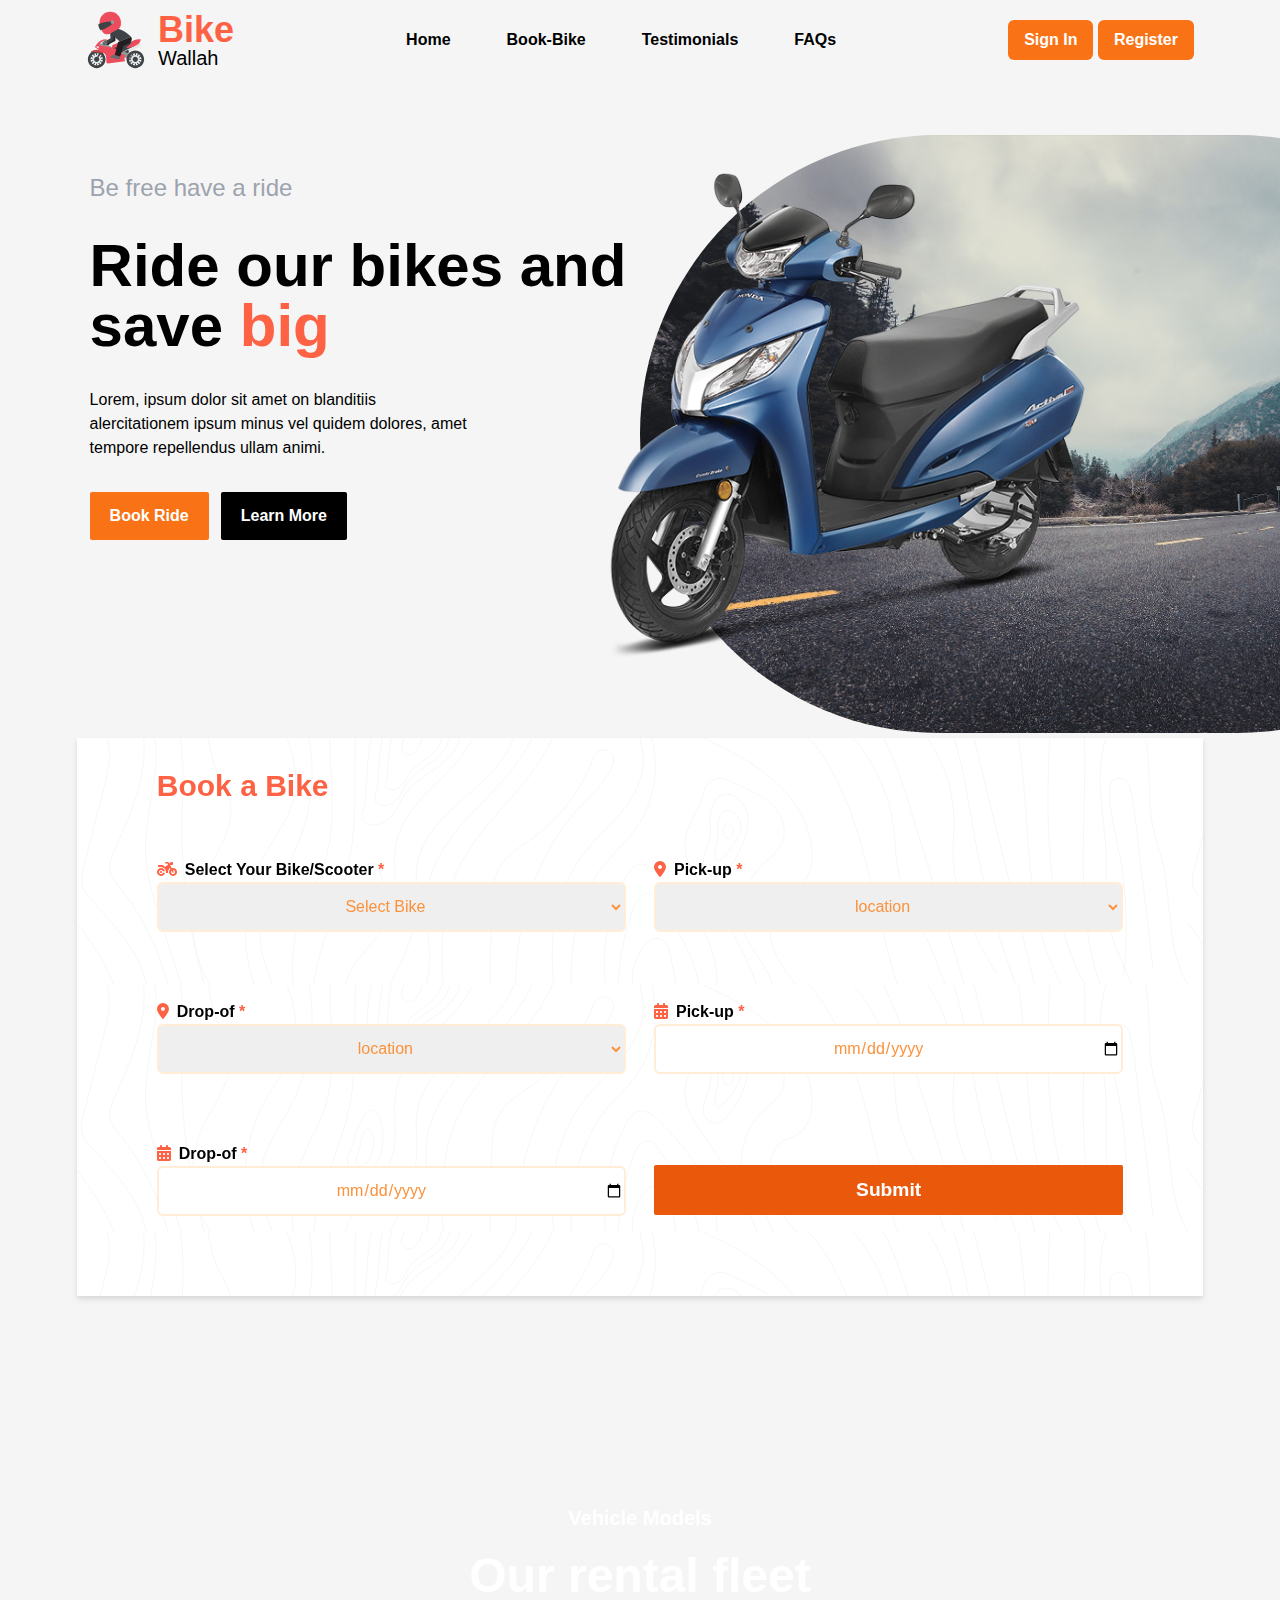
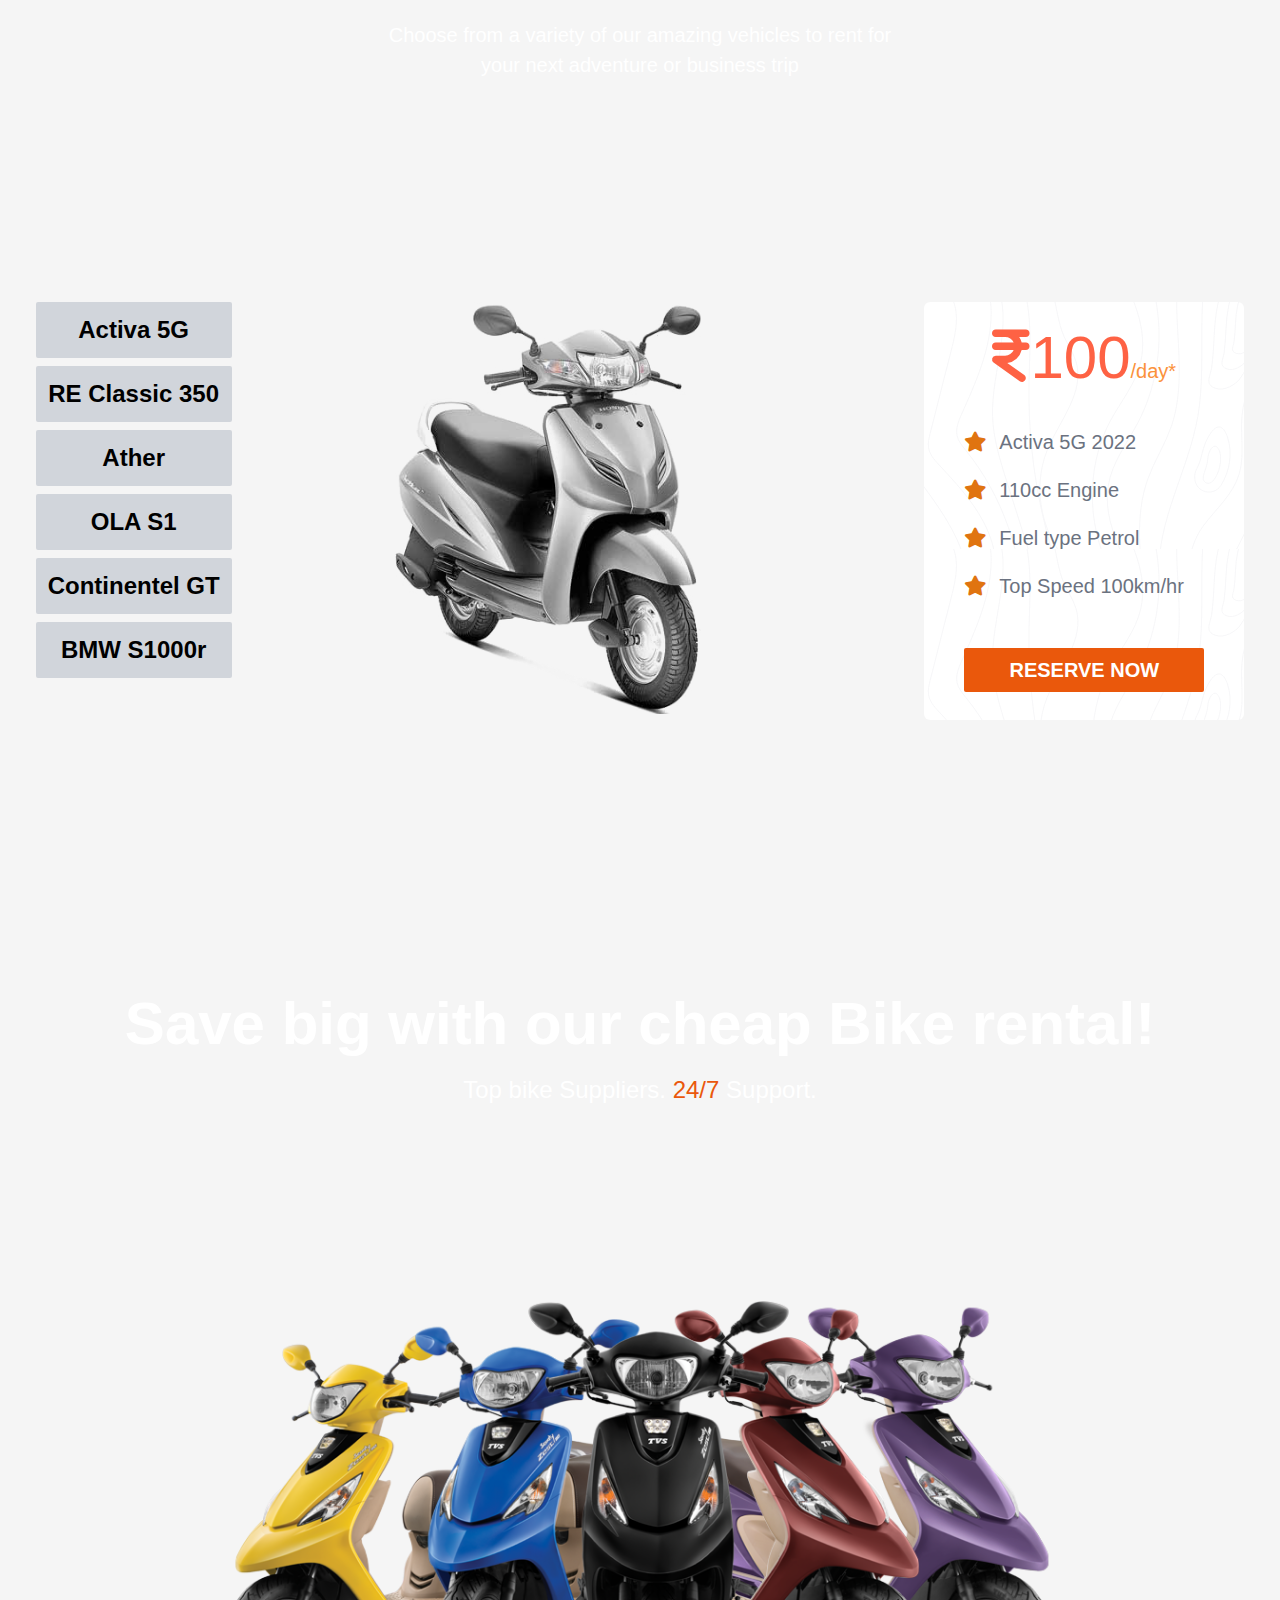
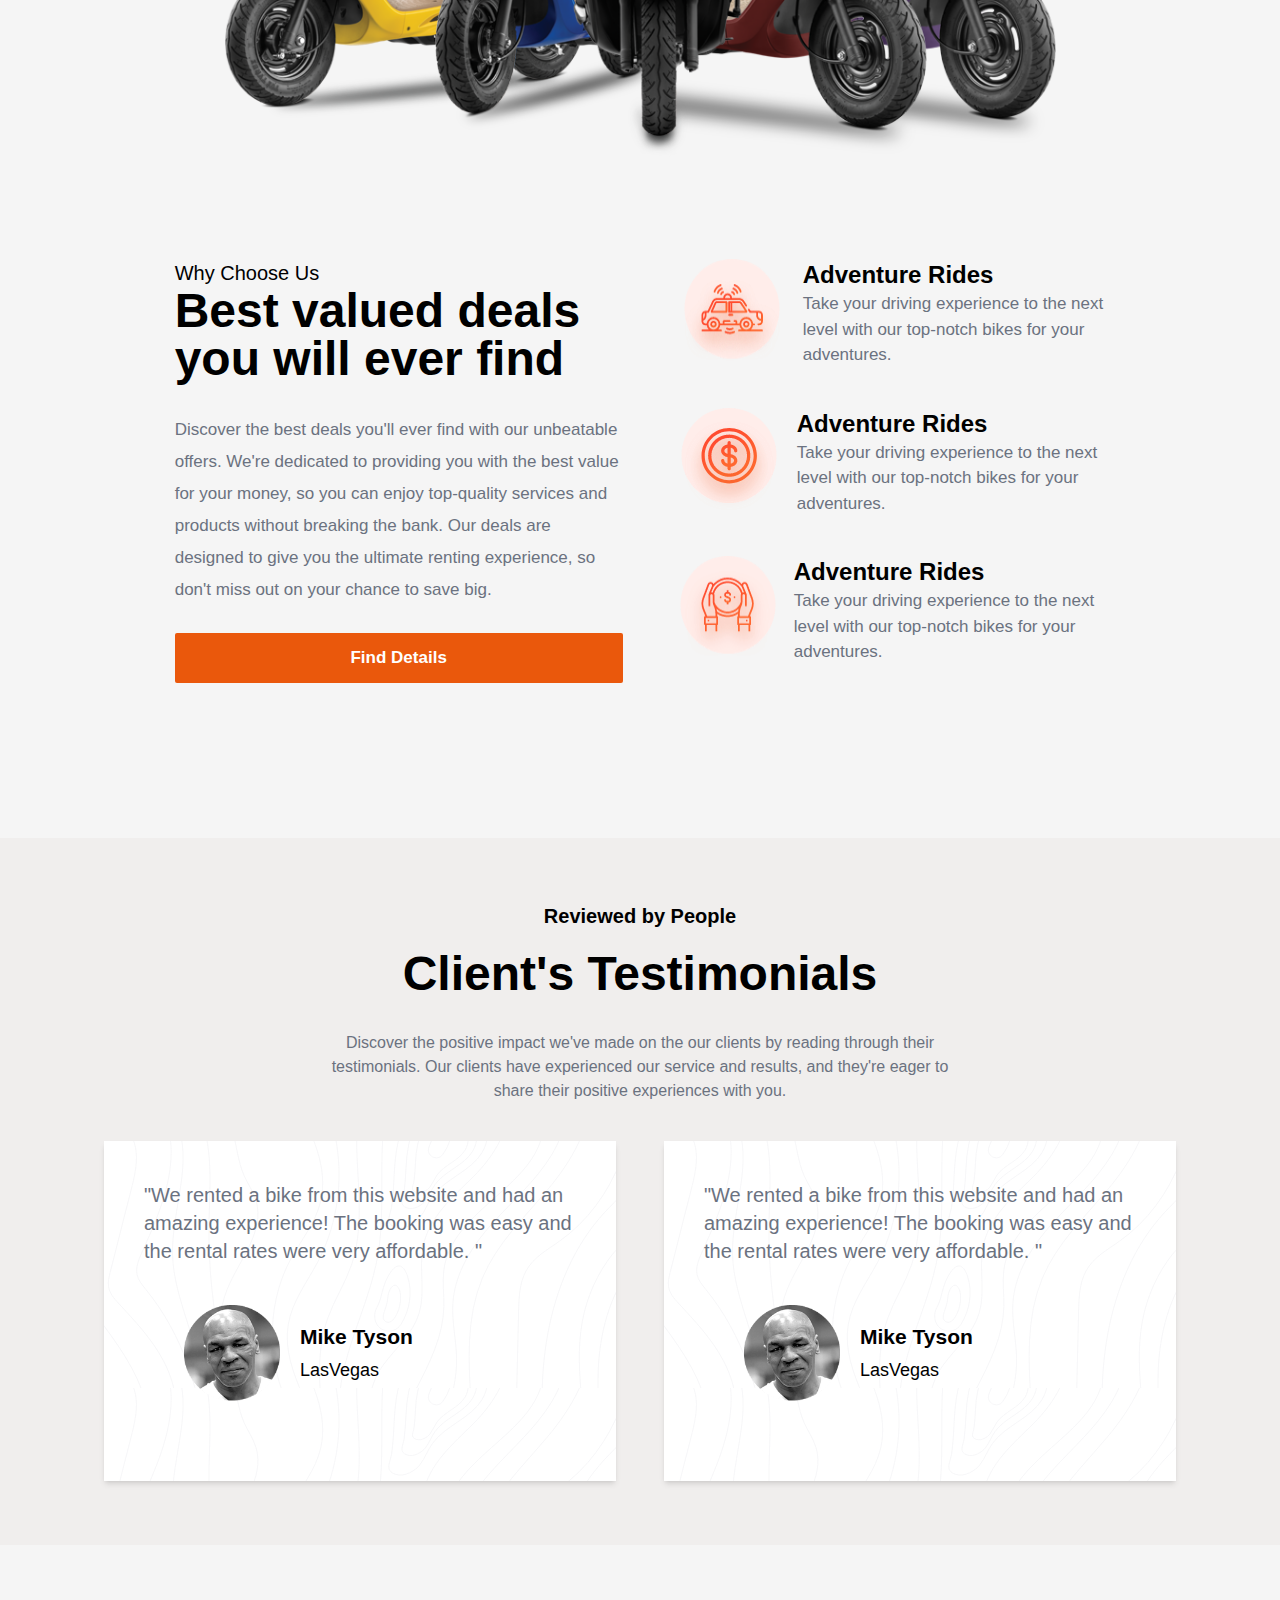
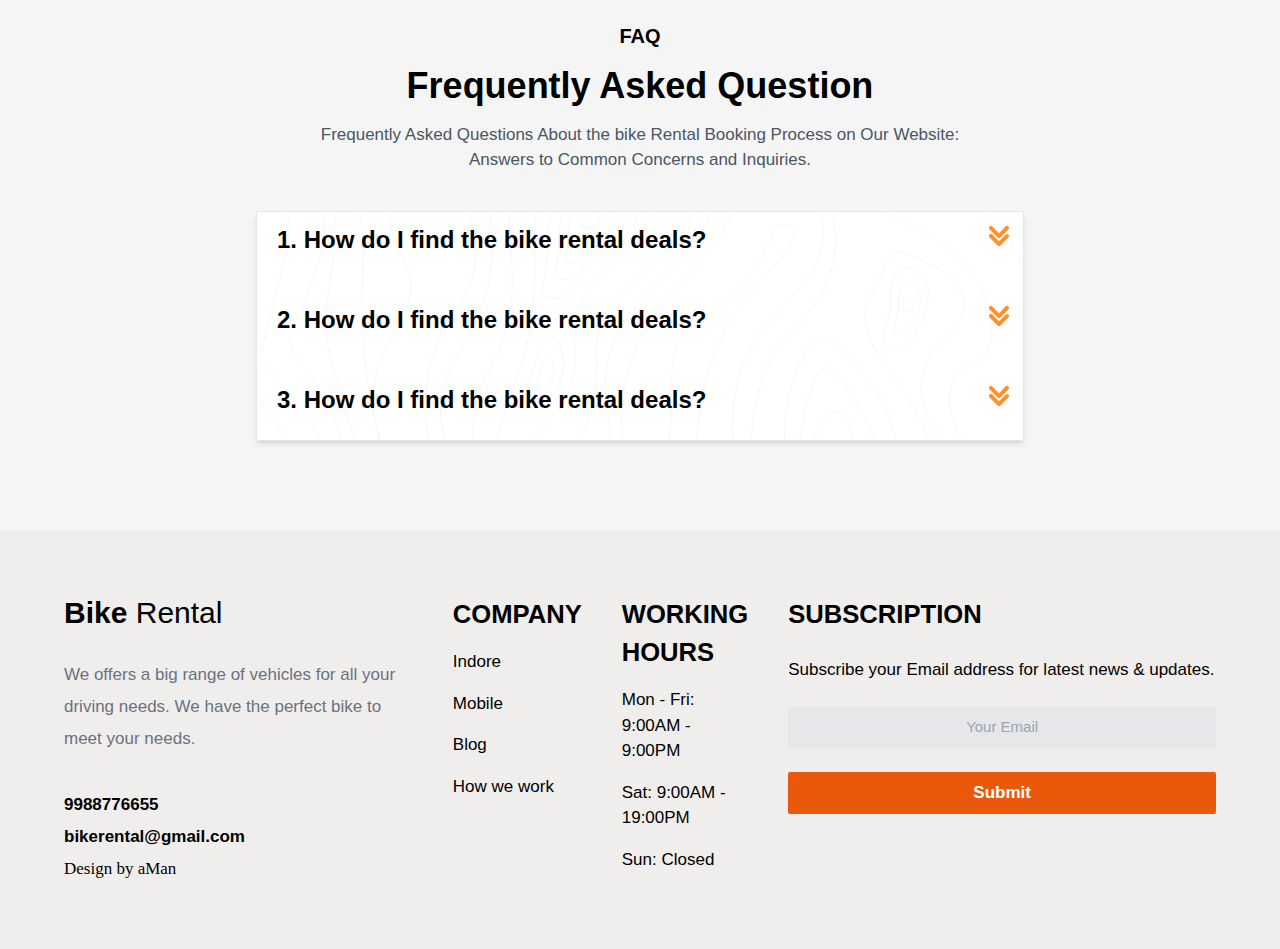
==== commit 8d6c1eb1: "changes are made" ====
--- a/index.html
+++ b/index.html
@@ -15,11 +15,11 @@
 <body>
   <section id="home" class="font-mullish">
 
-    <!-- navBar -->
+    <!------------------------------------ navBar -->
     <div class="flex md:flex-row  flex-col justify-around mt-[10px] items-start md:items-center ">
       <!-- logo-section  -->
       <div class="flex">
-        <img class="hover:-translate-x-10 transition-all duration-500 " src="./images/racing-motorcycle.svg"
+        <img class="hover:-translate-x-10 transition-all duration-500 ml-[6%] md:ml-[0] " src="./images/racing-motorcycle.svg"
         height="60px" width="60px">
         <h3 class="  pl-3 hover:scale-125 transition-all duration-500 leading-4 text-xl"><span
           class="font-extrabold text-normalOran text-4xl">Bike</span><br> Wallah</h3>
@@ -103,10 +103,10 @@
       <!-- right-side  -->
       <div class="">
         <!-- bike image foreground -->
-        <div class="w-[110%] bike-image mx-auto"> <img width="100%" class=" -mx-[50%]  " src="./images/base-image.png"
+        <div class="w-[110%] bike-image mx-auto "> <img width="100%" class=" -mx-[50%]  " src="./images/base-image.png"
             > </div>
         <!-- background image  -->
-        <div class="overflow-hidden"> <img
+        <div class="overflow-x-hidden"> <img
             class="absolute  top-[15%] background-image -right-[20%] -z-10 w-[70%] rounded-full"
             src="./images/image-1.jpg"></div>
       </div>
@@ -114,11 +114,11 @@
 
     </div>
 
-    <!-- book-a-Bike  -->
+    <!------------------------- book-a-Bike  ------------------------------->
 
       <div id="bookBike"
       class=" drop-shadow-md grid grid-cols-1 md:grid-cols-2 transition-all duration-300 hover:drop-shadow-2xl book-a-bike gap-7 space-y-10 p-20 m-[6%] border- border-black">
-      <h3 class="text-3xl text-gray-400 font-semibold  absolute top-[30px] left-[80px] ">Book a Bike</h3>
+      <h3 class="text-3xl text-normalOran font-semibold  absolute top-[30px] left-[80px] ">Book a Bike</h3>
         <div class="mt-[12%]">
           <h4 class="font-mullish font-semibold text-[16px]">
             <i class="fa fa-duotone mr-2 fa-motorcycle text-normalOran">
@@ -373,7 +373,7 @@
       </div>
     </div>
 
-    <!-- FAQ Section -->
+    <!------------------------------------- FAQ Section ----------------------------------->
 
     <!-- top heading part -->
 
@@ -471,7 +471,7 @@
       </div>
     </section>
 
-    <!-- bottom part -->
+    <!------------------------------ bottom part ------------------------------>
     <section class="footer-part bg-[#F0EEED] ">
       <div class=" flex footer-part grid-cols-4` py-[5%] mt-[7%] mx-[5%] text-[17px] gap-10  ">
         <ul class="leading-8">
@@ -479,15 +479,14 @@
           <li class="text-gray-500">We offers a big range of vehicles for all your driving needs. We have the perfect
             bike
             to meet your needs.</li>
-          <li class="mt-[10%] hover:text-normalOran cursor-pointer  transition-all duration-300 font-bold">(123)
-            -456-789</li>
+          <li class="mt-[10%] hover:text-normalOran cursor-pointer  transition-all duration-300 font-bold">9988776655</li>
           <li class="hover:text-normalOran transition-all  cursor-pointer duration-300 font-bold">bikerental@gmail.com
           </li>
           <li class="font-serif hover:text-normalOran  cursor-pointer  transition-all duration-300 ">Design by aMan</li>
         </ul>
         <ul class=" font-mullish footerPart flex flex-col ml-[%] gap-y-4 ">
           <li class="font-bold text-[1.6rem]">COMPANY</li>
-          <a href="#home" class="hover:text-normalOran  transition-all duration-300">New York</a>
+          <a href="#home" class="hover:text-normalOran  transition-all duration-300">Indore</a>
           <a href="#home" class="hover:text-normalOran transition-all duration-300">Mobile</a>
           <a href="#home" class="hover:text-normalOran transition-all duration-300">Blog</a>
           <a href="#home" class="hover:text-normalOran transition-all duration-300">How we work</a>
@@ -517,7 +516,7 @@
 
 
   </section>
-  <script src="index.js"></script>
+  <script src="./index.js"></script>
 </body>
 
 </html>